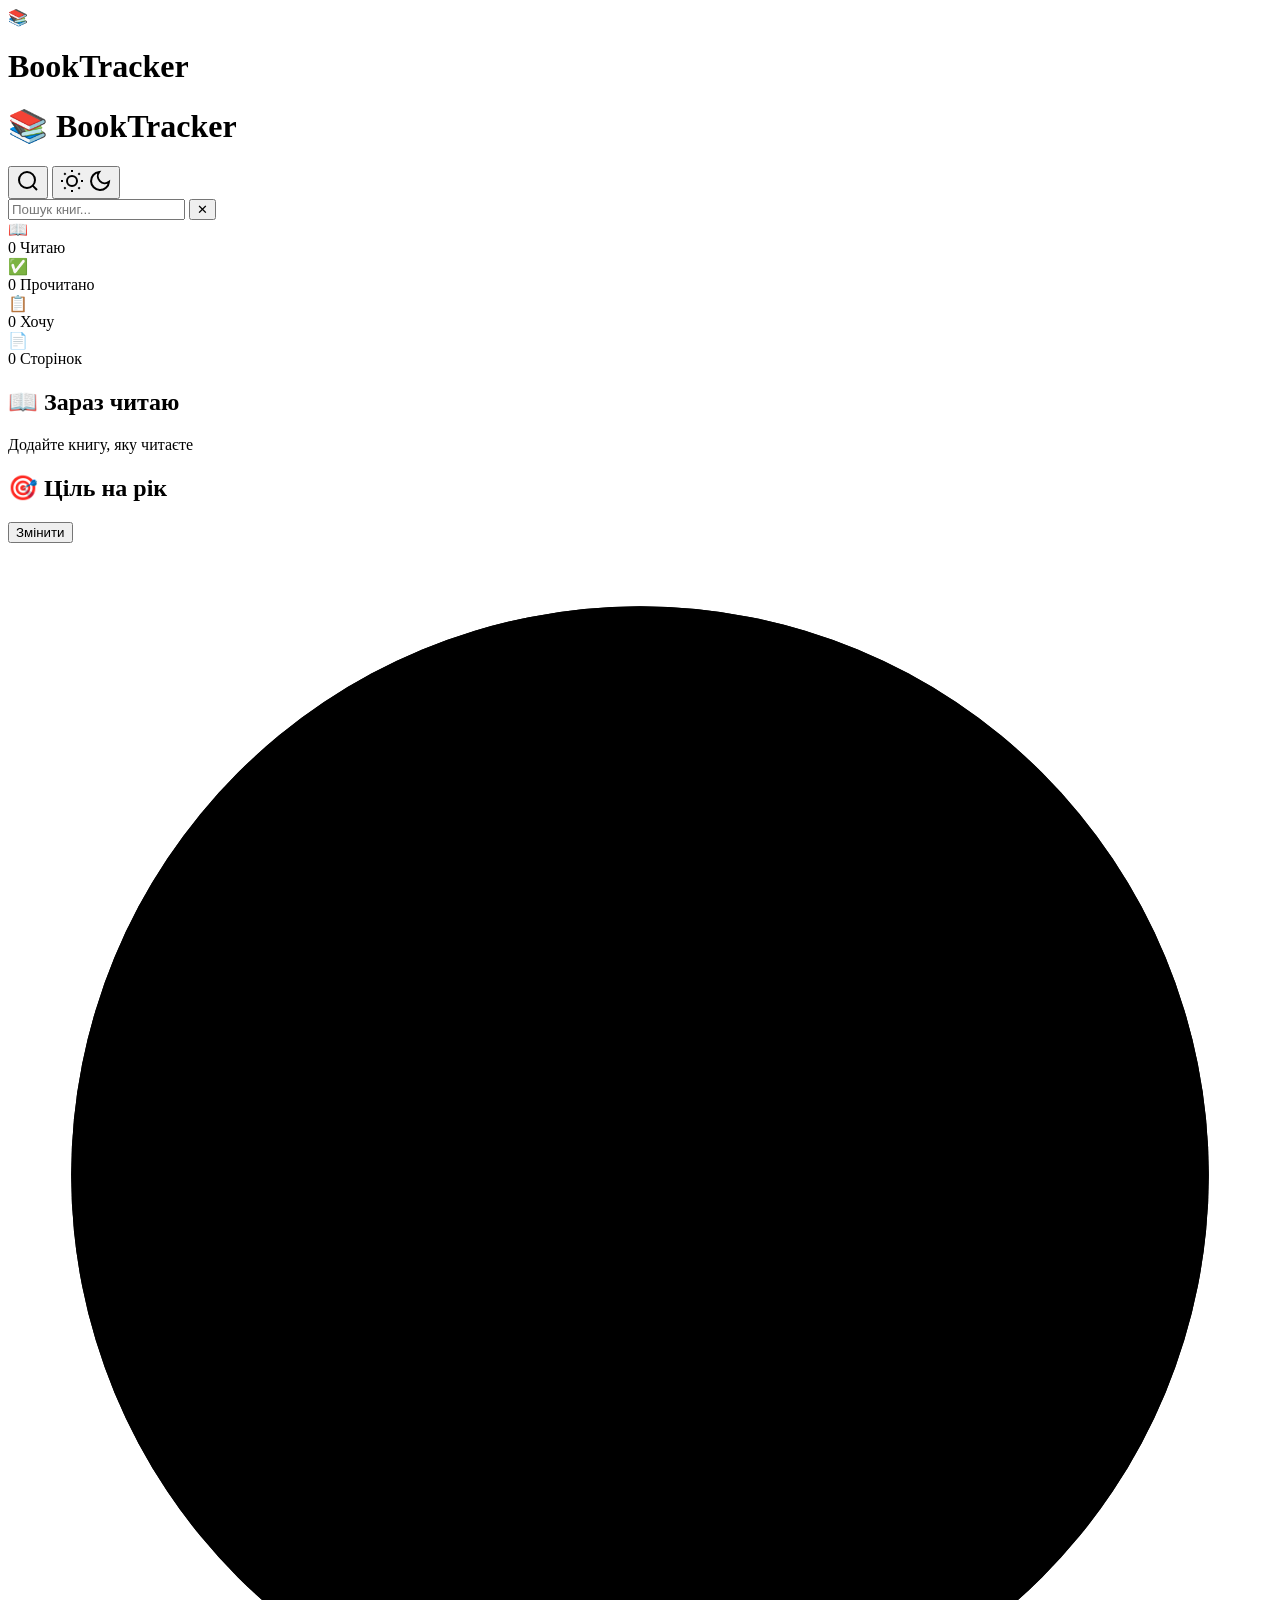
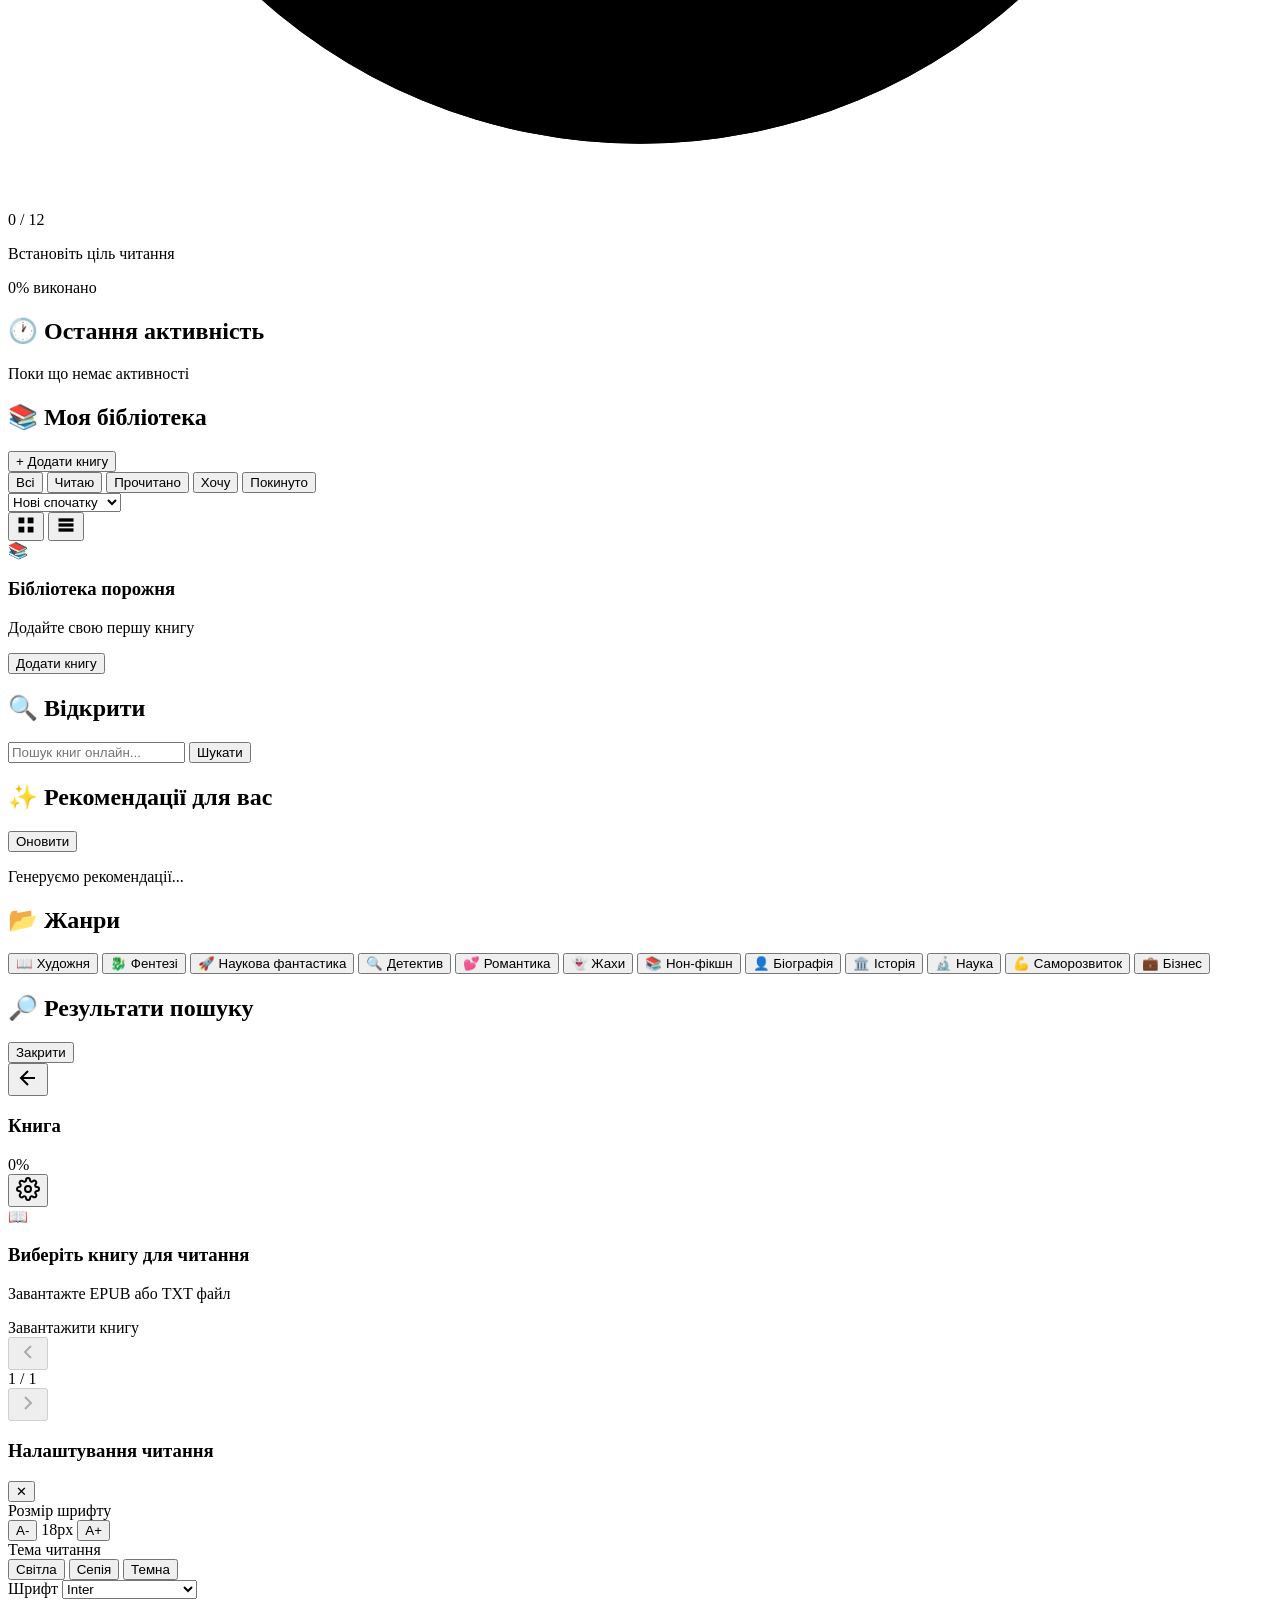
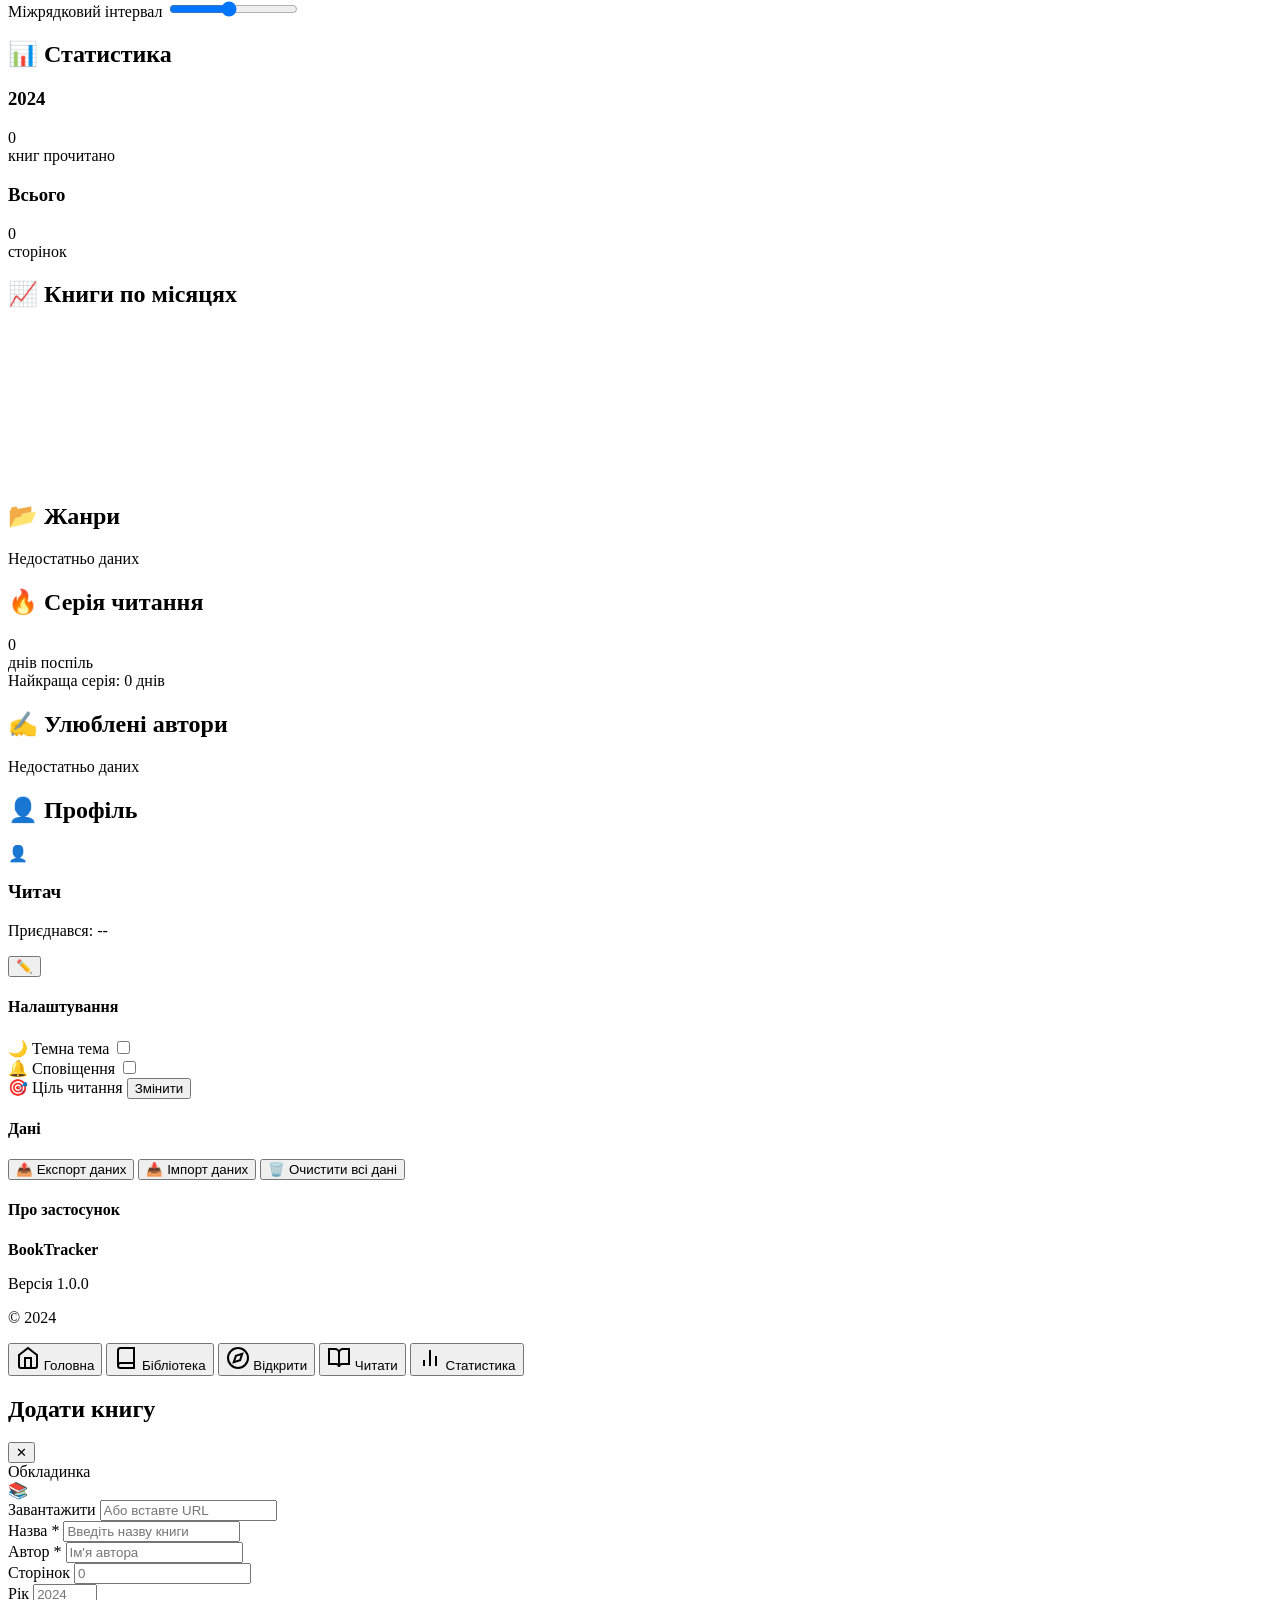
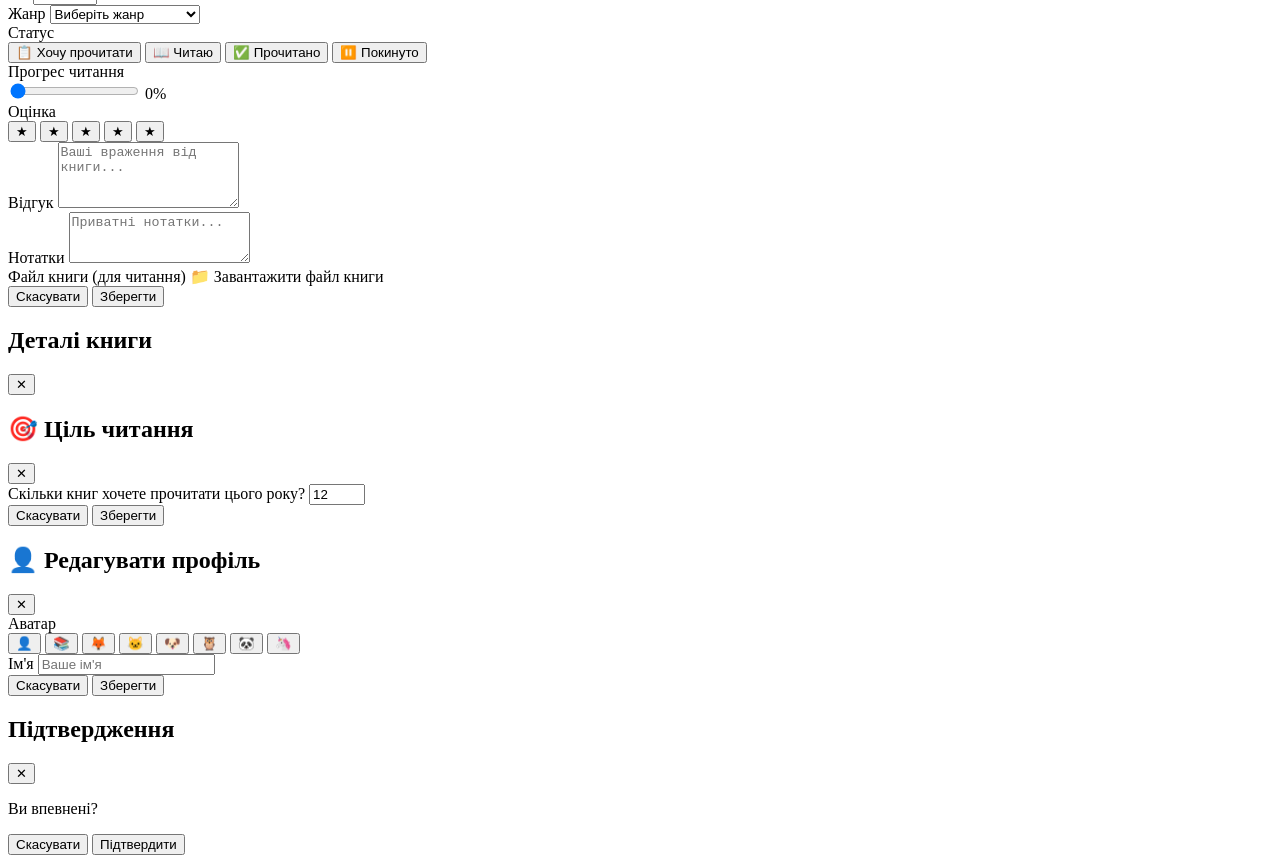
==== index.html @ d5c03d46 "Create index.html" ====
<!DOCTYPE html>
<html lang="uk">
<head>
    <meta charset="UTF-8">
    <meta name="viewport" content="width=device-width, initial-scale=1.0, maximum-scale=1.0, user-scalable=no">
    <meta name="apple-mobile-web-app-capable" content="yes">
    <meta name="apple-mobile-web-app-status-bar-style" content="black-translucent">
    <meta name="apple-mobile-web-app-title" content="BookTracker">
    <meta name="theme-color" content="#667eea">
    
    <title>BookTracker - Твоя книжкова полиця</title>
    
    <link rel="manifest" href="manifest.json">
    <link rel="apple-touch-icon" href="icons/icon-192.png">
    <link rel="icon" type="image/png" href="icons/icon-192.png">
    
    <!-- Google Fonts -->
    <link rel="preconnect" href="https://fonts.googleapis.com">
    <link href="https://fonts.googleapis.com/css2?family=Inter:wght@300;400;500;600;700&display=swap" rel="stylesheet">
    
    <link rel="stylesheet" href="css/style.css">
</head>
<body>
    <!-- Splash Screen -->
    <div id="splash-screen" class="splash-screen">
        <div class="splash-content">
            <div class="splash-icon">📚</div>
            <h1>BookTracker</h1>
            <div class="loader"></div>
        </div>
    </div>

    <!-- Main App -->
    <div id="app" class="app hidden">
        <!-- Header -->
        <header class="header">
            <div class="header-content">
                <h1 class="logo">📚 BookTracker</h1>
                <div class="header-actions">
                    <button id="search-toggle" class="icon-btn" aria-label="Пошук">
                        <svg width="24" height="24" viewBox="0 0 24 24" fill="none" stroke="currentColor" stroke-width="2">
                            <circle cx="11" cy="11" r="8"></circle>
                            <path d="m21 21-4.35-4.35"></path>
                        </svg>
                    </button>
                    <button id="theme-toggle" class="icon-btn" aria-label="Тема">
                        <svg class="sun-icon" width="24" height="24" viewBox="0 0 24 24" fill="none" stroke="currentColor" stroke-width="2">
                            <circle cx="12" cy="12" r="5"></circle>
                            <path d="M12 1v2M12 21v2M4.22 4.22l1.42 1.42M18.36 18.36l1.42 1.42M1 12h2M21 12h2M4.22 19.78l1.42-1.42M18.36 5.64l1.42-1.42"></path>
                        </svg>
                        <svg class="moon-icon hidden" width="24" height="24" viewBox="0 0 24 24" fill="none" stroke="currentColor" stroke-width="2">
                            <path d="M21 12.79A9 9 0 1 1 11.21 3 7 7 0 0 0 21 12.79z"></path>
                        </svg>
                    </button>
                </div>
            </div>
            
            <!-- Search Bar -->
            <div id="search-bar" class="search-bar hidden">
                <input type="text" id="search-input" placeholder="Пошук книг..." autocomplete="off">
                <button id="search-close" class="icon-btn small">✕</button>
            </div>
        </header>

        <!-- Main Content -->
        <main class="main-content">
            <!-- Home Page -->
            <section id="page-home" class="page active">
                <!-- Stats Cards -->
                <div class="stats-grid">
                    <div class="stat-card">
                        <div class="stat-icon">📖</div>
                        <div class="stat-info">
                            <span class="stat-value" id="stat-reading">0</span>
                            <span class="stat-label">Читаю</span>
                        </div>
                    </div>
                    <div class="stat-card">
                        <div class="stat-icon">✅</div>
                        <div class="stat-info">
                            <span class="stat-value" id="stat-finished">0</span>
                            <span class="stat-label">Прочитано</span>
                        </div>
                    </div>
                    <div class="stat-card">
                        <div class="stat-icon">📋</div>
                        <div class="stat-info">
                            <span class="stat-value" id="stat-want">0</span>
                            <span class="stat-label">Хочу</span>
                        </div>
                    </div>
                    <div class="stat-card">
                        <div class="stat-icon">📄</div>
                        <div class="stat-info">
                            <span class="stat-value" id="stat-pages">0</span>
                            <span class="stat-label">Сторінок</span>
                        </div>
                    </div>
                </div>

                <!-- Currently Reading -->
                <section class="section">
                    <div class="section-header">
                        <h2>📖 Зараз читаю</h2>
                    </div>
                    <div id="currently-reading" class="books-carousel">
                        <div class="empty-state small">
                            <p>Додайте книгу, яку читаєте</p>
                        </div>
                    </div>
                </section>

                <!-- Reading Goal -->
                <section class="section">
                    <div class="section-header">
                        <h2>🎯 Ціль на рік</h2>
                        <button id="edit-goal" class="text-btn">Змінити</button>
                    </div>
                    <div class="goal-card">
                        <div class="goal-progress">
                            <div class="goal-circle">
                                <svg viewBox="0 0 100 100">
                                    <circle class="goal-bg" cx="50" cy="50" r="45"></circle>
                                    <circle class="goal-fill" cx="50" cy="50" r="45" id="goal-circle"></circle>
                                </svg>
                                <div class="goal-text">
                                    <span id="goal-current">0</span>
                                    <span class="goal-divider">/</span>
                                    <span id="goal-target">12</span>
                                </div>
                            </div>
                        </div>
                        <div class="goal-info">
                            <p class="goal-message" id="goal-message">Встановіть ціль читання</p>
                            <div class="goal-stats">
                                <span id="goal-percent">0%</span> виконано
                            </div>
                        </div>
                    </div>
                </section>

                <!-- Recent Activity -->
                <section class="section">
                    <div class="section-header">
                        <h2>🕐 Остання активність</h2>
                    </div>
                    <div id="recent-activity" class="activity-list">
                        <div class="empty-state small">
                            <p>Поки що немає активності</p>
                        </div>
                    </div>
                </section>
            </section>

            <!-- Library Page -->
            <section id="page-library" class="page">
                <div class="page-header">
                    <h2>📚 Моя бібліотека</h2>
                    <button id="add-book-btn" class="primary-btn">
                        <span>+</span> Додати книгу
                    </button>
                </div>

                <!-- Filter Tabs -->
                <div class="filter-tabs">
                    <button class="filter-tab active" data-filter="all">Всі</button>
                    <button class="filter-tab" data-filter="reading">Читаю</button>
                    <button class="filter-tab" data-filter="finished">Прочитано</button>
                    <button class="filter-tab" data-filter="want">Хочу</button>
                    <button class="filter-tab" data-filter="dropped">Покинуто</button>
                </div>

                <!-- Sort Options -->
                <div class="sort-options">
                    <select id="sort-select">
                        <option value="date-desc">Нові спочатку</option>
                        <option value="date-asc">Старі спочатку</option>
                        <option value="title-asc">А-Я</option>
                        <option value="title-desc">Я-А</option>
                        <option value="rating-desc">Рейтинг ↓</option>
                        <option value="rating-asc">Рейтинг ↑</option>
                    </select>
                    <div class="view-toggle">
                        <button class="view-btn active" data-view="grid">
                            <svg width="20" height="20" viewBox="0 0 24 24" fill="currentColor">
                                <rect x="3" y="3" width="7" height="7"></rect>
                                <rect x="14" y="3" width="7" height="7"></rect>
                                <rect x="3" y="14" width="7" height="7"></rect>
                                <rect x="14" y="14" width="7" height="7"></rect>
                            </svg>
                        </button>
                        <button class="view-btn" data-view="list">
                            <svg width="20" height="20" viewBox="0 0 24 24" fill="currentColor">
                                <rect x="3" y="4" width="18" height="4"></rect>
                                <rect x="3" y="10" width="18" height="4"></rect>
                                <rect x="3" y="16" width="18" height="4"></rect>
                            </svg>
                        </button>
                    </div>
                </div>

                <!-- Books Grid -->
                <div id="books-container" class="books-grid">
                    <div class="empty-state">
                        <div class="empty-icon">📚</div>
                        <h3>Бібліотека порожня</h3>
                        <p>Додайте свою першу книгу</p>
                        <button class="primary-btn" onclick="openAddBookModal()">Додати книгу</button>
                    </div>
                </div>
            </section>

            <!-- Discover Page -->
            <section id="page-discover" class="page">
                <div class="page-header">
                    <h2>🔍 Відкрити</h2>
                </div>

                <!-- Search Books Online -->
                <div class="discover-search">
                    <input type="text" id="discover-search-input" placeholder="Пошук книг онлайн...">
                    <button id="discover-search-btn" class="primary-btn">Шукати</button>
                </div>

                <!-- Recommendations -->
                <section class="section">
                    <div class="section-header">
                        <h2>✨ Рекомендації для вас</h2>
                        <button id="refresh-recommendations" class="text-btn">Оновити</button>
                    </div>
                    <div id="recommendations" class="books-grid">
                        <div class="loading-state">
                            <div class="loader"></div>
                            <p>Генеруємо рекомендації...</p>
                        </div>
                    </div>
                </section>

                <!-- Popular Genres -->
                <section class="section">
                    <div class="section-header">
                        <h2>📂 Жанри</h2>
                    </div>
                    <div class="genres-grid">
                        <button class="genre-card" data-genre="fiction">📖 Художня</button>
                        <button class="genre-card" data-genre="fantasy">🐉 Фентезі</button>
                        <button class="genre-card" data-genre="scifi">🚀 Наукова фантастика</button>
                        <button class="genre-card" data-genre="mystery">🔍 Детектив</button>
                        <button class="genre-card" data-genre="romance">💕 Романтика</button>
                        <button class="genre-card" data-genre="horror">👻 Жахи</button>
                        <button class="genre-card" data-genre="nonfiction">📚 Нон-фікшн</button>
                        <button class="genre-card" data-genre="biography">👤 Біографія</button>
                        <button class="genre-card" data-genre="history">🏛️ Історія</button>
                        <button class="genre-card" data-genre="science">🔬 Наука</button>
                        <button class="genre-card" data-genre="selfhelp">💪 Саморозвиток</button>
                        <button class="genre-card" data-genre="business">💼 Бізнес</button>
                    </div>
                </section>

                <!-- Search Results -->
                <section id="search-results-section" class="section hidden">
                    <div class="section-header">
                        <h2>🔎 Результати пошуку</h2>
                        <button id="close-search-results" class="text-btn">Закрити</button>
                    </div>
                    <div id="search-results" class="books-grid"></div>
                </section>
            </section>

            <!-- Reader Page -->
            <section id="page-reader" class="page">
                <div class="reader-container">
                    <div class="reader-header">
                        <button id="reader-back" class="icon-btn">
                            <svg width="24" height="24" viewBox="0 0 24 24" fill="none" stroke="currentColor" stroke-width="2">
                                <path d="M19 12H5M12 19l-7-7 7-7"></path>
                            </svg>
                        </button>
                        <div class="reader-title">
                            <h3 id="reader-book-title">Книга</h3>
                            <span id="reader-progress">0%</span>
                        </div>
                        <button id="reader-settings" class="icon-btn">
                            <svg width="24" height="24" viewBox="0 0 24 24" fill="none" stroke="currentColor" stroke-width="2">
                                <circle cx="12" cy="12" r="3"></circle>
                                <path d="M19.4 15a1.65 1.65 0 0 0 .33 1.82l.06.06a2 2 0 0 1 0 2.83 2 2 0 0 1-2.83 0l-.06-.06a1.65 1.65 0 0 0-1.82-.33 1.65 1.65 0 0 0-1 1.51V21a2 2 0 0 1-2 2 2 2 0 0 1-2-2v-.09A1.65 1.65 0 0 0 9 19.4a1.65 1.65 0 0 0-1.82.33l-.06.06a2 2 0 0 1-2.83 0 2 2 0 0 1 0-2.83l.06-.06a1.65 1.65 0 0 0 .33-1.82 1.65 1.65 0 0 0-1.51-1H3a2 2 0 0 1-2-2 2 2 0 0 1 2-2h.09A1.65 1.65 0 0 0 4.6 9a1.65 1.65 0 0 0-.33-1.82l-.06-.06a2 2 0 0 1 0-2.83 2 2 0 0 1 2.83 0l.06.06a1.65 1.65 0 0 0 1.82.33H9a1.65 1.65 0 0 0 1-1.51V3a2 2 0 0 1 2-2 2 2 0 0 1 2 2v.09a1.65 1.65 0 0 0 1 1.51 1.65 1.65 0 0 0 1.82-.33l.06-.06a2 2 0 0 1 2.83 0 2 2 0 0 1 0 2.83l-.06.06a1.65 1.65 0 0 0-.33 1.82V9a1.65 1.65 0 0 0 1.51 1H21a2 2 0 0 1 2 2 2 2 0 0 1-2 2h-.09a1.65 1.65 0 0 0-1.51 1z"></path>
                            </svg>
                        </button>
                    </div>
                    
                    <div id="reader-content" class="reader-content">
                        <div class="empty-state">
                            <div class="empty-icon">📖</div>
                            <h3>Виберіть книгу для читання</h3>
                            <p>Завантажте EPUB або TXT файл</p>
                            <label class="primary-btn">
                                <input type="file" id="book-file-input" accept=".epub,.txt,.fb2" hidden>
                                Завантажити книгу
                            </label>
                        </div>
                    </div>
                    
                    <div class="reader-controls">
                        <button id="reader-prev" class="reader-nav-btn" disabled>
                            <svg width="24" height="24" viewBox="0 0 24 24" fill="none" stroke="currentColor" stroke-width="2">
                                <path d="M15 18l-6-6 6-6"></path>
                            </svg>
                        </button>
                        <div class="reader-page-info">
                            <span id="current-page">1</span> / <span id="total-pages">1</span>
                        </div>
                        <button id="reader-next" class="reader-nav-btn" disabled>
                            <svg width="24" height="24" viewBox="0 0 24 24" fill="none" stroke="currentColor" stroke-width="2">
                                <path d="M9 18l6-6-6-6"></path>
                            </svg>
                        </button>
                    </div>
                </div>

                <!-- Reader Settings Panel -->
                <div id="reader-settings-panel" class="settings-panel hidden">
                    <div class="settings-header">
                        <h3>Налаштування читання</h3>
                        <button id="close-reader-settings" class="icon-btn">✕</button>
                    </div>
                    <div class="settings-content">
                        <div class="setting-group">
                            <label>Розмір шрифту</label>
                            <div class="font-size-controls">
                                <button id="font-decrease">A-</button>
                                <span id="font-size-value">18px</span>
                                <button id="font-increase">A+</button>
                            </div>
                        </div>
                        <div class="setting-group">
                            <label>Тема читання</label>
                            <div class="reader-themes">
                                <button class="reader-theme light active" data-theme="light">Світла</button>
                                <button class="reader-theme sepia" data-theme="sepia">Сепія</button>
                                <button class="reader-theme dark" data-theme="dark">Темна</button>
                            </div>
                        </div>
                        <div class="setting-group">
                            <label>Шрифт</label>
                            <select id="font-family-select">
                                <option value="Inter">Inter</option>
                                <option value="Georgia">Georgia</option>
                                <option value="Times New Roman">Times New Roman</option>
                                <option value="Arial">Arial</option>
                            </select>
                        </div>
                        <div class="setting-group">
                            <label>Міжрядковий інтервал</label>
                            <input type="range" id="line-height-range" min="1.2" max="2.5" step="0.1" value="1.8">
                        </div>
                    </div>
                </div>
            </section>

            <!-- Stats Page -->
            <section id="page-stats" class="page">
                <div class="page-header">
                    <h2>📊 Статистика</h2>
                </div>

                <!-- Year Stats -->
                <div class="stats-overview">
                    <div class="stat-big-card">
                        <h3>2024</h3>
                        <div class="stat-big-value" id="year-books">0</div>
                        <div class="stat-big-label">книг прочитано</div>
                    </div>
                    <div class="stat-big-card">
                        <h3>Всього</h3>
                        <div class="stat-big-value" id="total-pages-read">0</div>
                        <div class="stat-big-label">сторінок</div>
                    </div>
                </div>

                <!-- Reading Chart -->
                <section class="section">
                    <div class="section-header">
                        <h2>📈 Книги по місяцях</h2>
                    </div>
                    <div class="chart-container">
                        <canvas id="monthly-chart"></canvas>
                    </div>
                </section>

                <!-- Genre Distribution -->
                <section class="section">
                    <div class="section-header">
                        <h2>📂 Жанри</h2>
                    </div>
                    <div id="genre-stats" class="genre-stats">
                        <div class="empty-state small">
                            <p>Недостатньо даних</p>
                        </div>
                    </div>
                </section>

                <!-- Reading Streak -->
                <section class="section">
                    <div class="section-header">
                        <h2>🔥 Серія читання</h2>
                    </div>
                    <div class="streak-card">
                        <div class="streak-value" id="current-streak">0</div>
                        <div class="streak-label">днів поспіль</div>
                        <div class="streak-best">Найкраща серія: <span id="best-streak">0</span> днів</div>
                    </div>
                </section>

                <!-- Authors Stats -->
                <section class="section">
                    <div class="section-header">
                        <h2>✍️ Улюблені автори</h2>
                    </div>
                    <div id="authors-stats" class="authors-list">
                        <div class="empty-state small">
                            <p>Недостатньо даних</p>
                        </div>
                    </div>
                </section>
            </section>

            <!-- Profile Page -->
            <section id="page-profile" class="page">
                <div class="page-header">
                    <h2>👤 Профіль</h2>
                </div>

                <div class="profile-card">
                    <div class="profile-avatar" id="profile-avatar">👤</div>
                    <div class="profile-info">
                        <h3 id="profile-name">Читач</h3>
                        <p id="profile-joined">Приєднався: --</p>
                    </div>
                    <button id="edit-profile" class="icon-btn">✏️</button>
                </div>

                <!-- Settings -->
                <div class="settings-list">
                    <div class="settings-group">
                        <h4>Налаштування</h4>
                        <div class="setting-item">
                            <span>🌙 Темна тема</span>
                            <label class="switch">
                                <input type="checkbox" id="dark-mode-toggle">
                                <span class="slider"></span>
                            </label>
                        </div>
                        <div class="setting-item">
                            <span>🔔 Сповіщення</span>
                            <label class="switch">
                                <input type="checkbox" id="notifications-toggle">
                                <span class="slider"></span>
                            </label>
                        </div>
                        <div class="setting-item">
                            <span>🎯 Ціль читання</span>
                            <button id="goal-setting-btn" class="text-btn">Змінити</button>
                        </div>
                    </div>

                    <div class="settings-group">
                        <h4>Дані</h4>
                        <button class="setting-btn" id="export-data">
                            <span>📤 Експорт даних</span>
                        </button>
                        <button class="setting-btn" id="import-data">
                            <span>📥 Імпорт даних</span>
                        </button>
                        <input type="file" id="import-file" accept=".json" hidden>
                        <button class="setting-btn danger" id="clear-data">
                            <span>🗑️ Очистити всі дані</span>
                        </button>
                    </div>

                    <div class="settings-group">
                        <h4>Про застосунок</h4>
                        <div class="about-info">
                            <p><strong>BookTracker</strong></p>
                            <p>Версія 1.0.0</p>
                            <p>© 2024</p>
                        </div>
                    </div>
                </div>
            </section>
        </main>

        <!-- Bottom Navigation -->
        <nav class="bottom-nav">
            <button class="nav-item active" data-page="home">
                <svg width="24" height="24" viewBox="0 0 24 24" fill="none" stroke="currentColor" stroke-width="2">
                    <path d="M3 9l9-7 9 7v11a2 2 0 0 1-2 2H5a2 2 0 0 1-2-2z"></path>
                    <polyline points="9 22 9 12 15 12 15 22"></polyline>
                </svg>
                <span>Головна</span>
            </button>
            <button class="nav-item" data-page="library">
                <svg width="24" height="24" viewBox="0 0 24 24" fill="none" stroke="currentColor" stroke-width="2">
                    <path d="M4 19.5A2.5 2.5 0 0 1 6.5 17H20"></path>
                    <path d="M6.5 2H20v20H6.5A2.5 2.5 0 0 1 4 19.5v-15A2.5 2.5 0 0 1 6.5 2z"></path>
                </svg>
                <span>Бібліотека</span>
            </button>
            <button class="nav-item" data-page="discover">
                <svg width="24" height="24" viewBox="0 0 24 24" fill="none" stroke="currentColor" stroke-width="2">
                    <circle cx="12" cy="12" r="10"></circle>
                    <polygon points="16.24 7.76 14.12 14.12 7.76 16.24 9.88 9.88 16.24 7.76"></polygon>
                </svg>
                <span>Відкрити</span>
            </button>
            <button class="nav-item" data-page="reader">
                <svg width="24" height="24" viewBox="0 0 24 24" fill="none" stroke="currentColor" stroke-width="2">
                    <path d="M2 3h6a4 4 0 0 1 4 4v14a3 3 0 0 0-3-3H2z"></path>
                    <path d="M22 3h-6a4 4 0 0 0-4 4v14a3 3 0 0 1 3-3h7z"></path>
                </svg>
                <span>Читати</span>
            </button>
            <button class="nav-item" data-page="stats">
                <svg width="24" height="24" viewBox="0 0 24 24" fill="none" stroke="currentColor" stroke-width="2">
                    <line x1="18" y1="20" x2="18" y2="10"></line>
                    <line x1="12" y1="20" x2="12" y2="4"></line>
                    <line x1="6" y1="20" x2="6" y2="14"></line>
                </svg>
                <span>Статистика</span>
            </button>
        </nav>
    </div>

    <!-- Modals -->
    <!-- Add/Edit Book Modal -->
    <div id="book-modal" class="modal hidden">
        <div class="modal-overlay"></div>
        <div class="modal-content">
            <div class="modal-header">
                <h2 id="modal-title">Додати книгу</h2>
                <button class="modal-close">✕</button>
            </div>
            <form id="book-form" class="modal-body">
                <div class="form-group">
                    <label for="book-cover-input">Обкладинка</label>
                    <div class="cover-upload">
                        <div class="cover-preview" id="cover-preview">
                            <span>📚</span>
                        </div>
                        <div class="cover-actions">
                            <label class="upload-btn">
                                <input type="file" id="book-cover-input" accept="image/*" hidden>
                                Завантажити
                            </label>
                            <input type="text" id="book-cover-url" placeholder="Або вставте URL">
                        </div>
                    </div>
                </div>
                
                <div class="form-group">
                    <label for="book-title-input">Назва *</label>
                    <input type="text" id="book-title-input" required placeholder="Введіть назву книги">
                </div>
                
                <div class="form-group">
                    <label for="book-author-input">Автор *</label>
                    <input type="text" id="book-author-input" required placeholder="Ім'я автора">
                </div>
                
                <div class="form-row">
                    <div class="form-group">
                        <label for="book-pages-input">Сторінок</label>
                        <input type="number" id="book-pages-input" min="1" placeholder="0">
                    </div>
                    <div class="form-group">
                        <label for="book-year-input">Рік</label>
                        <input type="number" id="book-year-input" min="1000" max="2030" placeholder="2024">
                    </div>
                </div>
                
                <div class="form-group">
                    <label for="book-genre-input">Жанр</label>
                    <select id="book-genre-input">
                        <option value="">Виберіть жанр</option>
                        <option value="fiction">Художня література</option>
                        <option value="fantasy">Фентезі</option>
                        <option value="scifi">Наукова фантастика</option>
                        <option value="mystery">Детектив</option>
                        <option value="romance">Романтика</option>
                        <option value="horror">Жахи</option>
                        <option value="nonfiction">Нон-фікшн</option>
                        <option value="biography">Біографія</option>
                        <option value="history">Історія</option>
                        <option value="science">Наука</option>
                        <option value="selfhelp">Саморозвиток</option>
                        <option value="business">Бізнес</option>
                        <option value="other">Інше</option>
                    </select>
                </div>
                
                <div class="form-group">
                    <label for="book-status-input">Статус</label>
                    <div class="status-buttons">
                        <button type="button" class="status-btn" data-status="want">
                            📋 Хочу прочитати
                        </button>
                        <button type="button" class="status-btn" data-status="reading">
                            📖 Читаю
                        </button>
                        <button type="button" class="status-btn" data-status="finished">
                            ✅ Прочитано
                        </button>
                        <button type="button" class="status-btn" data-status="dropped">
                            ⏸️ Покинуто
                        </button>
                    </div>
                    <input type="hidden" id="book-status-input" value="want">
                </div>
                
                <div class="form-group reading-progress-group hidden">
                    <label for="book-progress-input">Прогрес читання</label>
                    <div class="progress-input-wrapper">
                        <input type="range" id="book-progress-input" min="0" max="100" value="0">
                        <span id="progress-value">0%</span>
                    </div>
                </div>
                
                <div class="form-group rating-group hidden">
                    <label>Оцінка</label>
                    <div class="star-rating" id="star-rating">
                        <button type="button" class="star" data-rating="1">★</button>
                        <button type="button" class="star" data-rating="2">★</button>
                        <button type="button" class="star" data-rating="3">★</button>
                        <button type="button" class="star" data-rating="4">★</button>
                        <button type="button" class="star" data-rating="5">★</button>
                    </div>
                    <input type="hidden" id="book-rating-input" value="0">
                </div>
                
                <div class="form-group review-group hidden">
                    <label for="book-review-input">Відгук</label>
                    <textarea id="book-review-input" placeholder="Ваші враження від книги..." rows="4"></textarea>
                </div>
                
                <div class="form-group">
                    <label for="book-notes-input">Нотатки</label>
                    <textarea id="book-notes-input" placeholder="Приватні нотатки..." rows="3"></textarea>
                </div>

                <div class="form-group">
                    <label>Файл книги (для читання)</label>
                    <label class="upload-btn full-width">
                        <input type="file" id="book-file-upload" accept=".epub,.txt,.fb2" hidden>
                        📁 Завантажити файл книги
                    </label>
                    <span id="book-file-name" class="file-name"></span>
                </div>
            </form>
            <div class="modal-footer">
                <button type="button" class="secondary-btn modal-cancel">Скасувати</button>
                <button type="submit" form="book-form" class="primary-btn">Зберегти</button>
            </div>
        </div>
    </div>

    <!-- Book Details Modal -->
    <div id="book-details-modal" class="modal hidden">
        <div class="modal-overlay"></div>
        <div class="modal-content large">
            <div class="modal-header">
                <h2>Деталі книги</h2>
                <button class="modal-close">✕</button>
            </div>
            <div class="modal-body" id="book-details-content">
                <!-- Content dynamically inserted -->
            </div>
        </div>
    </div>

    <!-- Goal Modal -->
    <div id="goal-modal" class="modal hidden">
        <div class="modal-overlay"></div>
        <div class="modal-content small">
            <div class="modal-header">
                <h2>🎯 Ціль читання</h2>
                <button class="modal-close">✕</button>
            </div>
            <form id="goal-form" class="modal-body">
                <div class="form-group">
                    <label for="goal-input">Скільки книг хочете прочитати цього року?</label>
                    <input type="number" id="goal-input" min="1" max="365" value="12" required>
                </div>
            </form>
            <div class="modal-footer">
                <button type="button" class="secondary-btn modal-cancel">Скасувати</button>
                <button type="submit" form="goal-form" class="primary-btn">Зберегти</button>
            </div>
        </div>
    </div>

    <!-- Profile Edit Modal -->
    <div id="profile-modal" class="modal hidden">
        <div class="modal-overlay"></div>
        <div class="modal-content small">
            <div class="modal-header">
                <h2>👤 Редагувати профіль</h2>
                <button class="modal-close">✕</button>
            </div>
            <form id="profile-form" class="modal-body">
                <div class="form-group">
                    <label>Аватар</label>
                    <div class="avatar-picker">
                        <button type="button" class="avatar-option" data-avatar="👤">👤</button>
                        <button type="button" class="avatar-option" data-avatar="📚">📚</button>
                        <button type="button" class="avatar-option" data-avatar="🦊">🦊</button>
                        <button type="button" class="avatar-option" data-avatar="🐱">🐱</button>
                        <button type="button" class="avatar-option" data-avatar="🐶">🐶</button>
                        <button type="button" class="avatar-option" data-avatar="🦉">🦉</button>
                        <button type="button" class="avatar-option" data-avatar="🐼">🐼</button>
                        <button type="button" class="avatar-option" data-avatar="🦄">🦄</button>
                    </div>
                    <input type="hidden" id="profile-avatar-input" value="👤">
                </div>
                <div class="form-group">
                    <label for="profile-name-input">Ім'я</label>
                    <input type="text" id="profile-name-input" required placeholder="Ваше ім'я">
                </div>
            </form>
            <div class="modal-footer">
                <button type="button" class="secondary-btn modal-cancel">Скасувати</button>
                <button type="submit" form="profile-form" class="primary-btn">Зберегти</button>
            </div>
        </div>
    </div>

    <!-- Confirm Modal -->
    <div id="confirm-modal" class="modal hidden">
        <div class="modal-overlay"></div>
        <div class="modal-content small">
            <div class="modal-header">
                <h2 id="confirm-title">Підтвердження</h2>
                <button class="modal-close">✕</button>
            </div>
            <div class="modal-body">
                <p id="confirm-message">Ви впевнені?</p>
            </div>
            <div class="modal-footer">
                <button type="button" class="secondary-btn modal-cancel">Скасувати</button>
                <button type="button" class="danger-btn" id="confirm-action">Підтвердити</button>
            </div>
        </div>
    </div>

    <!-- Toast Notifications -->
    <div id="toast-container" class="toast-container"></div>

    <!-- Scripts -->
    <script src="js/db.js"></script>
    <script src="js/reader.js"></script>
    <script src="js/recommendations.js"></script>
    <script src="js/app.js"></script>
</body>
</html>
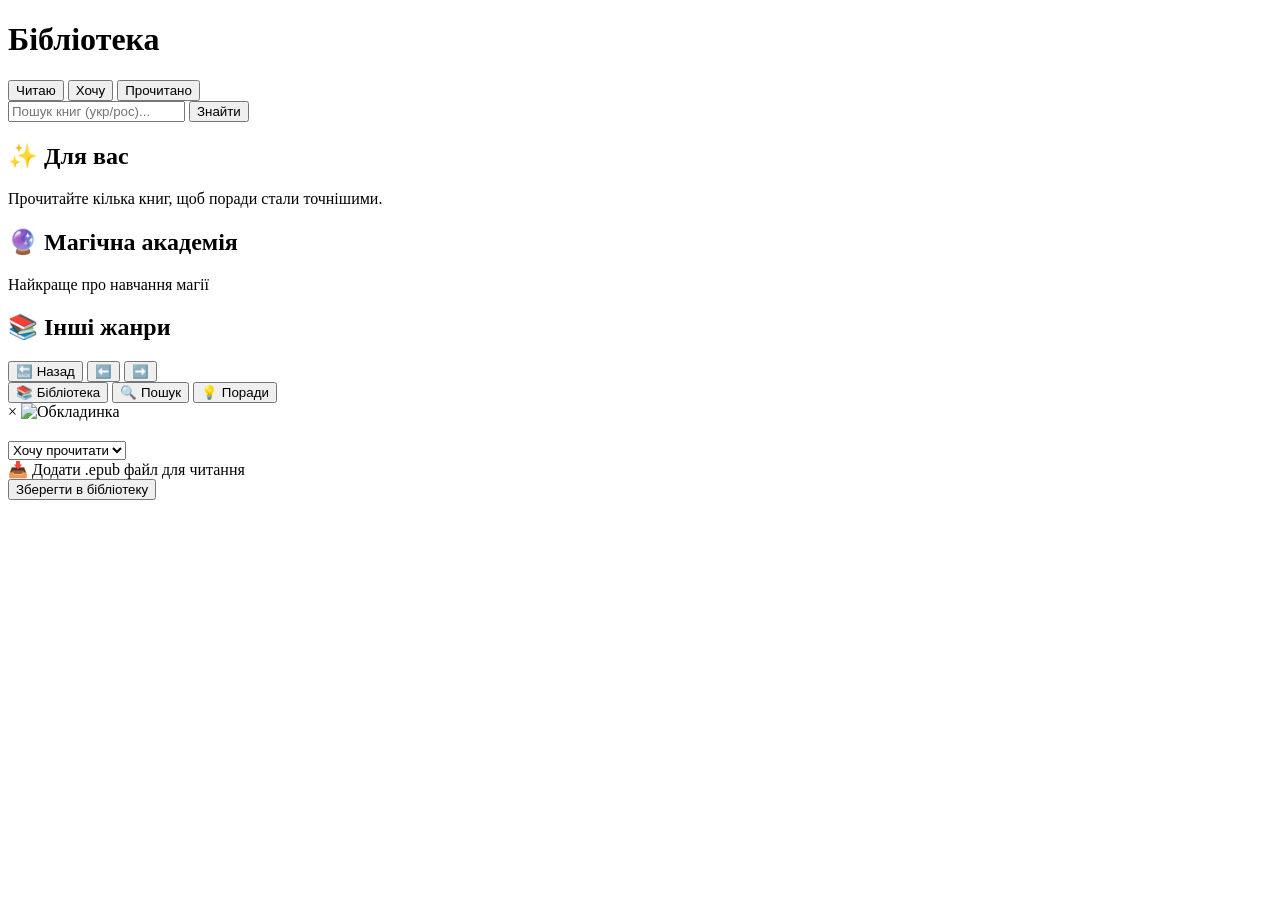
==== commit 07d8ddac: "Update index.html" ====
--- a/index.html
+++ b/index.html
@@ -2,761 +2,119 @@
 <html lang="uk">
 <head>
     <meta charset="UTF-8">
-    <meta name="viewport" content="width=device-width, initial-scale=1.0, maximum-scale=1.0, user-scalable=no">
+    <meta name="viewport" content="width=device-width, initial-scale=1.0, maximum-scale=1.0, user-scalable=no, viewport-fit=cover">
+    <title>Мої Книги</title>
+    
+    <!-- PWA / iOS Meta Tags -->
     <meta name="apple-mobile-web-app-capable" content="yes">
     <meta name="apple-mobile-web-app-status-bar-style" content="black-translucent">
-    <meta name="apple-mobile-web-app-title" content="BookTracker">
-    <meta name="theme-color" content="#667eea">
-    
-    <title>BookTracker - Твоя книжкова полиця</title>
-    
+    <meta name="apple-mobile-web-app-title" content="Книги">
+    <link rel="apple-touch-icon" href="icon.png">
     <link rel="manifest" href="manifest.json">
-    <link rel="apple-touch-icon" href="icons/icon-192.png">
-    <link rel="icon" type="image/png" href="icons/icon-192.png">
-    
-    <!-- Google Fonts -->
-    <link rel="preconnect" href="https://fonts.googleapis.com">
-    <link href="https://fonts.googleapis.com/css2?family=Inter:wght@300;400;500;600;700&display=swap" rel="stylesheet">
-    
-    <link rel="stylesheet" href="css/style.css">
+    <link rel="stylesheet" href="styles.css">
+
+    <!-- Libraries -->
+    <script src="https://cdnjs.cloudflare.com/ajax/libs/localforage/1.10.0/localforage.min.js"></script>
+    <script src="https://cdnjs.cloudflare.com/ajax/libs/jszip/3.10.1/jszip.min.js"></script>
+    <script src="https://cdn.jsdelivr.net/npm/epubjs/dist/epub.min.js"></script>
 </head>
 <body>
-    <!-- Splash Screen -->
-    <div id="splash-screen" class="splash-screen">
-        <div class="splash-content">
-            <div class="splash-icon">📚</div>
-            <h1>BookTracker</h1>
-            <div class="loader"></div>
+    <!-- Header -->
+    <header>
+        <h1 id="header-title">Бібліотека</h1>
+    </header>
+
+    <!-- Main Content Areas -->
+    <main>
+        <!-- Tab: Library -->
+        <section id="tab-library" class="tab-content active">
+            <div class="filters">
+                <button class="filter-btn active" data-status="reading">Читаю</button>
+                <button class="filter-btn" data-status="want">Хочу</button>
+                <button class="filter-btn" data-status="read">Прочитано</button>
+            </div>
+            <div id="library-list" class="book-grid"></div>
+        </section>
+
+        <!-- Tab: Search -->
+        <section id="tab-search" class="tab-content">
+            <div class="search-bar">
+                <input type="text" id="search-input" placeholder="Пошук книг (укр/рос)...">
+                <button id="search-btn">Знайти</button>
+            </div>
+            <div id="search-results" class="book-grid"></div>
+        </section>
+
+        <!-- Tab: Recommendations -->
+        <section id="tab-recommendations" class="tab-content">
+            <!-- На основі прочитаного -->
+            <div class="recommendation-section">
+                <h2 class="section-title">✨ Для вас</h2>
+                <p id="personal-hint" class="hint-text">Прочитайте кілька книг, щоб поради стали точнішими.</p>
+                <div id="rec-personal" class="book-row"></div>
+            </div>
+
+            <!-- Магічна академія -->
+            <div class="recommendation-section">
+                <h2 class="section-title">🔮 Магічна академія</h2>
+                <p class="hint-text">Найкраще про навчання магії</p>
+                <div id="rec-magic" class="book-row"></div>
+            </div>
+
+            <!-- Випадковий жанр -->
+            <div class="recommendation-section">
+                <h2 id="dynamic-genre-title" class="section-title">📚 Інші жанри</h2>
+                <div id="rec-genre" class="book-row"></div>
+            </div>
+        </section>
+
+        <!-- Tab: Reader -->
+        <section id="tab-reader" class="tab-content">
+            <div id="reader-controls">
+                <button id="close-reader">🔙 Назад</button>
+                <button id="prev-page">⬅️</button>
+                <button id="next-page">➡️</button>
+            </div>
+            <div id="viewer" class="spreads"></div>
+        </section>
+    </main>
+
+    <!-- Bottom Navigation -->
+    <nav class="bottom-nav">
+        <button class="nav-item active" data-target="tab-library">📚 Бібліотека</button>
+        <button class="nav-item" data-target="tab-search">🔍 Пошук</button>
+        <button class="nav-item" data-target="tab-recommendations">💡 Поради</button>
+    </nav>
+
+    <!-- Book Details Modal -->
+    <div id="book-modal" class="modal">
+        <div class="modal-content">
+            <span class="close-modal">&times;</span>
+            <img id="modal-cover" src="" alt="Обкладинка">
+            <h2 id="modal-title"></h2>
+            <p id="modal-author"></p>
+            <select id="modal-status">
+                <option value="want">Хочу прочитати</option>
+                <option value="reading">Читаю зараз</option>
+                <option value="read">Прочитано</option>
+            </select>
+            <div class="upload-section">
+                <label for="epub-upload" class="upload-btn">📥 Додати .epub файл для читання</label>
+                <input type="file" id="epub-upload" accept=".epub" style="display: none;">
+            </div>
+            <button id="save-book-btn" class="primary-btn">Зберегти в бібліотеку</button>
+            <button id="read-book-btn" class="primary-btn" style="display: none; background: #34c759;">Відкрити читалку</button>
+            <button id="delete-book-btn" class="danger-btn" style="display: none;">Видалити</button>
         </div>
     </div>
 
-    <!-- Main App -->
-    <div id="app" class="app hidden">
-        <!-- Header -->
-        <header class="header">
-            <div class="header-content">
-                <h1 class="logo">📚 BookTracker</h1>
-                <div class="header-actions">
-                    <button id="search-toggle" class="icon-btn" aria-label="Пошук">
-                        <svg width="24" height="24" viewBox="0 0 24 24" fill="none" stroke="currentColor" stroke-width="2">
-                            <circle cx="11" cy="11" r="8"></circle>
-                            <path d="m21 21-4.35-4.35"></path>
-                        </svg>
-                    </button>
-                    <button id="theme-toggle" class="icon-btn" aria-label="Тема">
-                        <svg class="sun-icon" width="24" height="24" viewBox="0 0 24 24" fill="none" stroke="currentColor" stroke-width="2">
-                            <circle cx="12" cy="12" r="5"></circle>
-                            <path d="M12 1v2M12 21v2M4.22 4.22l1.42 1.42M18.36 18.36l1.42 1.42M1 12h2M21 12h2M4.22 19.78l1.42-1.42M18.36 5.64l1.42-1.42"></path>
-                        </svg>
-                        <svg class="moon-icon hidden" width="24" height="24" viewBox="0 0 24 24" fill="none" stroke="currentColor" stroke-width="2">
-                            <path d="M21 12.79A9 9 0 1 1 11.21 3 7 7 0 0 0 21 12.79z"></path>
-                        </svg>
-                    </button>
-                </div>
-            </div>
-            
-            <!-- Search Bar -->
-            <div id="search-bar" class="search-bar hidden">
-                <input type="text" id="search-input" placeholder="Пошук книг..." autocomplete="off">
-                <button id="search-close" class="icon-btn small">✕</button>
-            </div>
-        </header>
-
-        <!-- Main Content -->
-        <main class="main-content">
-            <!-- Home Page -->
-            <section id="page-home" class="page active">
-                <!-- Stats Cards -->
-                <div class="stats-grid">
-                    <div class="stat-card">
-                        <div class="stat-icon">📖</div>
-                        <div class="stat-info">
-                            <span class="stat-value" id="stat-reading">0</span>
-                            <span class="stat-label">Читаю</span>
-                        </div>
-                    </div>
-                    <div class="stat-card">
-                        <div class="stat-icon">✅</div>
-                        <div class="stat-info">
-                            <span class="stat-value" id="stat-finished">0</span>
-                            <span class="stat-label">Прочитано</span>
-                        </div>
-                    </div>
-                    <div class="stat-card">
-                        <div class="stat-icon">📋</div>
-                        <div class="stat-info">
-                            <span class="stat-value" id="stat-want">0</span>
-                            <span class="stat-label">Хочу</span>
-                        </div>
-                    </div>
-                    <div class="stat-card">
-                        <div class="stat-icon">📄</div>
-                        <div class="stat-info">
-                            <span class="stat-value" id="stat-pages">0</span>
-                            <span class="stat-label">Сторінок</span>
-                        </div>
-                    </div>
-                </div>
-
-                <!-- Currently Reading -->
-                <section class="section">
-                    <div class="section-header">
-                        <h2>📖 Зараз читаю</h2>
-                    </div>
-                    <div id="currently-reading" class="books-carousel">
-                        <div class="empty-state small">
-                            <p>Додайте книгу, яку читаєте</p>
-                        </div>
-                    </div>
-                </section>
-
-                <!-- Reading Goal -->
-                <section class="section">
-                    <div class="section-header">
-                        <h2>🎯 Ціль на рік</h2>
-                        <button id="edit-goal" class="text-btn">Змінити</button>
-                    </div>
-                    <div class="goal-card">
-                        <div class="goal-progress">
-                            <div class="goal-circle">
-                                <svg viewBox="0 0 100 100">
-                                    <circle class="goal-bg" cx="50" cy="50" r="45"></circle>
-                                    <circle class="goal-fill" cx="50" cy="50" r="45" id="goal-circle"></circle>
-                                </svg>
-                                <div class="goal-text">
-                                    <span id="goal-current">0</span>
-                                    <span class="goal-divider">/</span>
-                                    <span id="goal-target">12</span>
-                                </div>
-                            </div>
-                        </div>
-                        <div class="goal-info">
-                            <p class="goal-message" id="goal-message">Встановіть ціль читання</p>
-                            <div class="goal-stats">
-                                <span id="goal-percent">0%</span> виконано
-                            </div>
-                        </div>
-                    </div>
-                </section>
-
-                <!-- Recent Activity -->
-                <section class="section">
-                    <div class="section-header">
-                        <h2>🕐 Остання активність</h2>
-                    </div>
-                    <div id="recent-activity" class="activity-list">
-                        <div class="empty-state small">
-                            <p>Поки що немає активності</p>
-                        </div>
-                    </div>
-                </section>
-            </section>
-
-            <!-- Library Page -->
-            <section id="page-library" class="page">
-                <div class="page-header">
-                    <h2>📚 Моя бібліотека</h2>
-                    <button id="add-book-btn" class="primary-btn">
-                        <span>+</span> Додати книгу
-                    </button>
-                </div>
-
-                <!-- Filter Tabs -->
-                <div class="filter-tabs">
-                    <button class="filter-tab active" data-filter="all">Всі</button>
-                    <button class="filter-tab" data-filter="reading">Читаю</button>
-                    <button class="filter-tab" data-filter="finished">Прочитано</button>
-                    <button class="filter-tab" data-filter="want">Хочу</button>
-                    <button class="filter-tab" data-filter="dropped">Покинуто</button>
-                </div>
-
-                <!-- Sort Options -->
-                <div class="sort-options">
-                    <select id="sort-select">
-                        <option value="date-desc">Нові спочатку</option>
-                        <option value="date-asc">Старі спочатку</option>
-                        <option value="title-asc">А-Я</option>
-                        <option value="title-desc">Я-А</option>
-                        <option value="rating-desc">Рейтинг ↓</option>
-                        <option value="rating-asc">Рейтинг ↑</option>
-                    </select>
-                    <div class="view-toggle">
-                        <button class="view-btn active" data-view="grid">
-                            <svg width="20" height="20" viewBox="0 0 24 24" fill="currentColor">
-                                <rect x="3" y="3" width="7" height="7"></rect>
-                                <rect x="14" y="3" width="7" height="7"></rect>
-                                <rect x="3" y="14" width="7" height="7"></rect>
-                                <rect x="14" y="14" width="7" height="7"></rect>
-                            </svg>
-                        </button>
-                        <button class="view-btn" data-view="list">
-                            <svg width="20" height="20" viewBox="0 0 24 24" fill="currentColor">
-                                <rect x="3" y="4" width="18" height="4"></rect>
-                                <rect x="3" y="10" width="18" height="4"></rect>
-                                <rect x="3" y="16" width="18" height="4"></rect>
-                            </svg>
-                        </button>
-                    </div>
-                </div>
-
-                <!-- Books Grid -->
-                <div id="books-container" class="books-grid">
-                    <div class="empty-state">
-                        <div class="empty-icon">📚</div>
-                        <h3>Бібліотека порожня</h3>
-                        <p>Додайте свою першу книгу</p>
-                        <button class="primary-btn" onclick="openAddBookModal()">Додати книгу</button>
-                    </div>
-                </div>
-            </section>
-
-            <!-- Discover Page -->
-            <section id="page-discover" class="page">
-                <div class="page-header">
-                    <h2>🔍 Відкрити</h2>
-                </div>
-
-                <!-- Search Books Online -->
-                <div class="discover-search">
-                    <input type="text" id="discover-search-input" placeholder="Пошук книг онлайн...">
-                    <button id="discover-search-btn" class="primary-btn">Шукати</button>
-                </div>
-
-                <!-- Recommendations -->
-                <section class="section">
-                    <div class="section-header">
-                        <h2>✨ Рекомендації для вас</h2>
-                        <button id="refresh-recommendations" class="text-btn">Оновити</button>
-                    </div>
-                    <div id="recommendations" class="books-grid">
-                        <div class="loading-state">
-                            <div class="loader"></div>
-                            <p>Генеруємо рекомендації...</p>
-                        </div>
-                    </div>
-                </section>
-
-                <!-- Popular Genres -->
-                <section class="section">
-                    <div class="section-header">
-                        <h2>📂 Жанри</h2>
-                    </div>
-                    <div class="genres-grid">
-                        <button class="genre-card" data-genre="fiction">📖 Художня</button>
-                        <button class="genre-card" data-genre="fantasy">🐉 Фентезі</button>
-                        <button class="genre-card" data-genre="scifi">🚀 Наукова фантастика</button>
-                        <button class="genre-card" data-genre="mystery">🔍 Детектив</button>
-                        <button class="genre-card" data-genre="romance">💕 Романтика</button>
-                        <button class="genre-card" data-genre="horror">👻 Жахи</button>
-                        <button class="genre-card" data-genre="nonfiction">📚 Нон-фікшн</button>
-                        <button class="genre-card" data-genre="biography">👤 Біографія</button>
-                        <button class="genre-card" data-genre="history">🏛️ Історія</button>
-                        <button class="genre-card" data-genre="science">🔬 Наука</button>
-                        <button class="genre-card" data-genre="selfhelp">💪 Саморозвиток</button>
-                        <button class="genre-card" data-genre="business">💼 Бізнес</button>
-                    </div>
-                </section>
-
-                <!-- Search Results -->
-                <section id="search-results-section" class="section hidden">
-                    <div class="section-header">
-                        <h2>🔎 Результати пошуку</h2>
-                        <button id="close-search-results" class="text-btn">Закрити</button>
-                    </div>
-                    <div id="search-results" class="books-grid"></div>
-                </section>
-            </section>
-
-            <!-- Reader Page -->
-            <section id="page-reader" class="page">
-                <div class="reader-container">
-                    <div class="reader-header">
-                        <button id="reader-back" class="icon-btn">
-                            <svg width="24" height="24" viewBox="0 0 24 24" fill="none" stroke="currentColor" stroke-width="2">
-                                <path d="M19 12H5M12 19l-7-7 7-7"></path>
-                            </svg>
-                        </button>
-                        <div class="reader-title">
-                            <h3 id="reader-book-title">Книга</h3>
-                            <span id="reader-progress">0%</span>
-                        </div>
-                        <button id="reader-settings" class="icon-btn">
-                            <svg width="24" height="24" viewBox="0 0 24 24" fill="none" stroke="currentColor" stroke-width="2">
-                                <circle cx="12" cy="12" r="3"></circle>
-                                <path d="M19.4 15a1.65 1.65 0 0 0 .33 1.82l.06.06a2 2 0 0 1 0 2.83 2 2 0 0 1-2.83 0l-.06-.06a1.65 1.65 0 0 0-1.82-.33 1.65 1.65 0 0 0-1 1.51V21a2 2 0 0 1-2 2 2 2 0 0 1-2-2v-.09A1.65 1.65 0 0 0 9 19.4a1.65 1.65 0 0 0-1.82.33l-.06.06a2 2 0 0 1-2.83 0 2 2 0 0 1 0-2.83l.06-.06a1.65 1.65 0 0 0 .33-1.82 1.65 1.65 0 0 0-1.51-1H3a2 2 0 0 1-2-2 2 2 0 0 1 2-2h.09A1.65 1.65 0 0 0 4.6 9a1.65 1.65 0 0 0-.33-1.82l-.06-.06a2 2 0 0 1 0-2.83 2 2 0 0 1 2.83 0l.06.06a1.65 1.65 0 0 0 1.82.33H9a1.65 1.65 0 0 0 1-1.51V3a2 2 0 0 1 2-2 2 2 0 0 1 2 2v.09a1.65 1.65 0 0 0 1 1.51 1.65 1.65 0 0 0 1.82-.33l.06-.06a2 2 0 0 1 2.83 0 2 2 0 0 1 0 2.83l-.06.06a1.65 1.65 0 0 0-.33 1.82V9a1.65 1.65 0 0 0 1.51 1H21a2 2 0 0 1 2 2 2 2 0 0 1-2 2h-.09a1.65 1.65 0 0 0-1.51 1z"></path>
-                            </svg>
-                        </button>
-                    </div>
-                    
-                    <div id="reader-content" class="reader-content">
-                        <div class="empty-state">
-                            <div class="empty-icon">📖</div>
-                            <h3>Виберіть книгу для читання</h3>
-                            <p>Завантажте EPUB або TXT файл</p>
-                            <label class="primary-btn">
-                                <input type="file" id="book-file-input" accept=".epub,.txt,.fb2" hidden>
-                                Завантажити книгу
-                            </label>
-                        </div>
-                    </div>
-                    
-                    <div class="reader-controls">
-                        <button id="reader-prev" class="reader-nav-btn" disabled>
-                            <svg width="24" height="24" viewBox="0 0 24 24" fill="none" stroke="currentColor" stroke-width="2">
-                                <path d="M15 18l-6-6 6-6"></path>
-                            </svg>
-                        </button>
-                        <div class="reader-page-info">
-                            <span id="current-page">1</span> / <span id="total-pages">1</span>
-                        </div>
-                        <button id="reader-next" class="reader-nav-btn" disabled>
-                            <svg width="24" height="24" viewBox="0 0 24 24" fill="none" stroke="currentColor" stroke-width="2">
-                                <path d="M9 18l6-6-6-6"></path>
-                            </svg>
-                        </button>
-                    </div>
-                </div>
-
-                <!-- Reader Settings Panel -->
-                <div id="reader-settings-panel" class="settings-panel hidden">
-                    <div class="settings-header">
-                        <h3>Налаштування читання</h3>
-                        <button id="close-reader-settings" class="icon-btn">✕</button>
-                    </div>
-                    <div class="settings-content">
-                        <div class="setting-group">
-                            <label>Розмір шрифту</label>
-                            <div class="font-size-controls">
-                                <button id="font-decrease">A-</button>
-                                <span id="font-size-value">18px</span>
-                                <button id="font-increase">A+</button>
-                            </div>
-                        </div>
-                        <div class="setting-group">
-                            <label>Тема читання</label>
-                            <div class="reader-themes">
-                                <button class="reader-theme light active" data-theme="light">Світла</button>
-                                <button class="reader-theme sepia" data-theme="sepia">Сепія</button>
-                                <button class="reader-theme dark" data-theme="dark">Темна</button>
-                            </div>
-                        </div>
-                        <div class="setting-group">
-                            <label>Шрифт</label>
-                            <select id="font-family-select">
-                                <option value="Inter">Inter</option>
-                                <option value="Georgia">Georgia</option>
-                                <option value="Times New Roman">Times New Roman</option>
-                                <option value="Arial">Arial</option>
-                            </select>
-                        </div>
-                        <div class="setting-group">
-                            <label>Міжрядковий інтервал</label>
-                            <input type="range" id="line-height-range" min="1.2" max="2.5" step="0.1" value="1.8">
-                        </div>
-                    </div>
-                </div>
-            </section>
-
-            <!-- Stats Page -->
-            <section id="page-stats" class="page">
-                <div class="page-header">
-                    <h2>📊 Статистика</h2>
-                </div>
-
-                <!-- Year Stats -->
-                <div class="stats-overview">
-                    <div class="stat-big-card">
-                        <h3>2024</h3>
-                        <div class="stat-big-value" id="year-books">0</div>
-                        <div class="stat-big-label">книг прочитано</div>
-                    </div>
-                    <div class="stat-big-card">
-                        <h3>Всього</h3>
-                        <div class="stat-big-value" id="total-pages-read">0</div>
-                        <div class="stat-big-label">сторінок</div>
-                    </div>
-                </div>
-
-                <!-- Reading Chart -->
-                <section class="section">
-                    <div class="section-header">
-                        <h2>📈 Книги по місяцях</h2>
-                    </div>
-                    <div class="chart-container">
-                        <canvas id="monthly-chart"></canvas>
-                    </div>
-                </section>
-
-                <!-- Genre Distribution -->
-                <section class="section">
-                    <div class="section-header">
-                        <h2>📂 Жанри</h2>
-                    </div>
-                    <div id="genre-stats" class="genre-stats">
-                        <div class="empty-state small">
-                            <p>Недостатньо даних</p>
-                        </div>
-                    </div>
-                </section>
-
-                <!-- Reading Streak -->
-                <section class="section">
-                    <div class="section-header">
-                        <h2>🔥 Серія читання</h2>
-                    </div>
-                    <div class="streak-card">
-                        <div class="streak-value" id="current-streak">0</div>
-                        <div class="streak-label">днів поспіль</div>
-                        <div class="streak-best">Найкраща серія: <span id="best-streak">0</span> днів</div>
-                    </div>
-                </section>
-
-                <!-- Authors Stats -->
-                <section class="section">
-                    <div class="section-header">
-                        <h2>✍️ Улюблені автори</h2>
-                    </div>
-                    <div id="authors-stats" class="authors-list">
-                        <div class="empty-state small">
-                            <p>Недостатньо даних</p>
-                        </div>
-                    </div>
-                </section>
-            </section>
-
-            <!-- Profile Page -->
-            <section id="page-profile" class="page">
-                <div class="page-header">
-                    <h2>👤 Профіль</h2>
-                </div>
-
-                <div class="profile-card">
-                    <div class="profile-avatar" id="profile-avatar">👤</div>
-                    <div class="profile-info">
-                        <h3 id="profile-name">Читач</h3>
-                        <p id="profile-joined">Приєднався: --</p>
-                    </div>
-                    <button id="edit-profile" class="icon-btn">✏️</button>
-                </div>
-
-                <!-- Settings -->
-                <div class="settings-list">
-                    <div class="settings-group">
-                        <h4>Налаштування</h4>
-                        <div class="setting-item">
-                            <span>🌙 Темна тема</span>
-                            <label class="switch">
-                                <input type="checkbox" id="dark-mode-toggle">
-                                <span class="slider"></span>
-                            </label>
-                        </div>
-                        <div class="setting-item">
-                            <span>🔔 Сповіщення</span>
-                            <label class="switch">
-                                <input type="checkbox" id="notifications-toggle">
-                                <span class="slider"></span>
-                            </label>
-                        </div>
-                        <div class="setting-item">
-                            <span>🎯 Ціль читання</span>
-                            <button id="goal-setting-btn" class="text-btn">Змінити</button>
-                        </div>
-                    </div>
-
-                    <div class="settings-group">
-                        <h4>Дані</h4>
-                        <button class="setting-btn" id="export-data">
-                            <span>📤 Експорт даних</span>
-                        </button>
-                        <button class="setting-btn" id="import-data">
-                            <span>📥 Імпорт даних</span>
-                        </button>
-                        <input type="file" id="import-file" accept=".json" hidden>
-                        <button class="setting-btn danger" id="clear-data">
-                            <span>🗑️ Очистити всі дані</span>
-                        </button>
-                    </div>
-
-                    <div class="settings-group">
-                        <h4>Про застосунок</h4>
-                        <div class="about-info">
-                            <p><strong>BookTracker</strong></p>
-                            <p>Версія 1.0.0</p>
-                            <p>© 2024</p>
-                        </div>
-                    </div>
-                </div>
-            </section>
-        </main>
-
-        <!-- Bottom Navigation -->
-        <nav class="bottom-nav">
-            <button class="nav-item active" data-page="home">
-                <svg width="24" height="24" viewBox="0 0 24 24" fill="none" stroke="currentColor" stroke-width="2">
-                    <path d="M3 9l9-7 9 7v11a2 2 0 0 1-2 2H5a2 2 0 0 1-2-2z"></path>
-                    <polyline points="9 22 9 12 15 12 15 22"></polyline>
-                </svg>
-                <span>Головна</span>
-            </button>
-            <button class="nav-item" data-page="library">
-                <svg width="24" height="24" viewBox="0 0 24 24" fill="none" stroke="currentColor" stroke-width="2">
-                    <path d="M4 19.5A2.5 2.5 0 0 1 6.5 17H20"></path>
-                    <path d="M6.5 2H20v20H6.5A2.5 2.5 0 0 1 4 19.5v-15A2.5 2.5 0 0 1 6.5 2z"></path>
-                </svg>
-                <span>Бібліотека</span>
-            </button>
-            <button class="nav-item" data-page="discover">
-                <svg width="24" height="24" viewBox="0 0 24 24" fill="none" stroke="currentColor" stroke-width="2">
-                    <circle cx="12" cy="12" r="10"></circle>
-                    <polygon points="16.24 7.76 14.12 14.12 7.76 16.24 9.88 9.88 16.24 7.76"></polygon>
-                </svg>
-                <span>Відкрити</span>
-            </button>
-            <button class="nav-item" data-page="reader">
-                <svg width="24" height="24" viewBox="0 0 24 24" fill="none" stroke="currentColor" stroke-width="2">
-                    <path d="M2 3h6a4 4 0 0 1 4 4v14a3 3 0 0 0-3-3H2z"></path>
-                    <path d="M22 3h-6a4 4 0 0 0-4 4v14a3 3 0 0 1 3-3h7z"></path>
-                </svg>
-                <span>Читати</span>
-            </button>
-            <button class="nav-item" data-page="stats">
-                <svg width="24" height="24" viewBox="0 0 24 24" fill="none" stroke="currentColor" stroke-width="2">
-                    <line x1="18" y1="20" x2="18" y2="10"></line>
-                    <line x1="12" y1="20" x2="12" y2="4"></line>
-                    <line x1="6" y1="20" x2="6" y2="14"></line>
-                </svg>
-                <span>Статистика</span>
-            </button>
-        </nav>
-    </div>
-
-    <!-- Modals -->
-    <!-- Add/Edit Book Modal -->
-    <div id="book-modal" class="modal hidden">
-        <div class="modal-overlay"></div>
-        <div class="modal-content">
-            <div class="modal-header">
-                <h2 id="modal-title">Додати книгу</h2>
-                <button class="modal-close">✕</button>
-            </div>
-            <form id="book-form" class="modal-body">
-                <div class="form-group">
-                    <label for="book-cover-input">Обкладинка</label>
-                    <div class="cover-upload">
-                        <div class="cover-preview" id="cover-preview">
-                            <span>📚</span>
-                        </div>
-                        <div class="cover-actions">
-                            <label class="upload-btn">
-                                <input type="file" id="book-cover-input" accept="image/*" hidden>
-                                Завантажити
-                            </label>
-                            <input type="text" id="book-cover-url" placeholder="Або вставте URL">
-                        </div>
-                    </div>
-                </div>
-                
-                <div class="form-group">
-                    <label for="book-title-input">Назва *</label>
-                    <input type="text" id="book-title-input" required placeholder="Введіть назву книги">
-                </div>
-                
-                <div class="form-group">
-                    <label for="book-author-input">Автор *</label>
-                    <input type="text" id="book-author-input" required placeholder="Ім'я автора">
-                </div>
-                
-                <div class="form-row">
-                    <div class="form-group">
-                        <label for="book-pages-input">Сторінок</label>
-                        <input type="number" id="book-pages-input" min="1" placeholder="0">
-                    </div>
-                    <div class="form-group">
-                        <label for="book-year-input">Рік</label>
-                        <input type="number" id="book-year-input" min="1000" max="2030" placeholder="2024">
-                    </div>
-                </div>
-                
-                <div class="form-group">
-                    <label for="book-genre-input">Жанр</label>
-                    <select id="book-genre-input">
-                        <option value="">Виберіть жанр</option>
-                        <option value="fiction">Художня література</option>
-                        <option value="fantasy">Фентезі</option>
-                        <option value="scifi">Наукова фантастика</option>
-                        <option value="mystery">Детектив</option>
-                        <option value="romance">Романтика</option>
-                        <option value="horror">Жахи</option>
-                        <option value="nonfiction">Нон-фікшн</option>
-                        <option value="biography">Біографія</option>
-                        <option value="history">Історія</option>
-                        <option value="science">Наука</option>
-                        <option value="selfhelp">Саморозвиток</option>
-                        <option value="business">Бізнес</option>
-                        <option value="other">Інше</option>
-                    </select>
-                </div>
-                
-                <div class="form-group">
-                    <label for="book-status-input">Статус</label>
-                    <div class="status-buttons">
-                        <button type="button" class="status-btn" data-status="want">
-                            📋 Хочу прочитати
-                        </button>
-                        <button type="button" class="status-btn" data-status="reading">
-                            📖 Читаю
-                        </button>
-                        <button type="button" class="status-btn" data-status="finished">
-                            ✅ Прочитано
-                        </button>
-                        <button type="button" class="status-btn" data-status="dropped">
-                            ⏸️ Покинуто
-                        </button>
-                    </div>
-                    <input type="hidden" id="book-status-input" value="want">
-                </div>
-                
-                <div class="form-group reading-progress-group hidden">
-                    <label for="book-progress-input">Прогрес читання</label>
-                    <div class="progress-input-wrapper">
-                        <input type="range" id="book-progress-input" min="0" max="100" value="0">
-                        <span id="progress-value">0%</span>
-                    </div>
-                </div>
-                
-                <div class="form-group rating-group hidden">
-                    <label>Оцінка</label>
-                    <div class="star-rating" id="star-rating">
-                        <button type="button" class="star" data-rating="1">★</button>
-                        <button type="button" class="star" data-rating="2">★</button>
-                        <button type="button" class="star" data-rating="3">★</button>
-                        <button type="button" class="star" data-rating="4">★</button>
-                        <button type="button" class="star" data-rating="5">★</button>
-                    </div>
-                    <input type="hidden" id="book-rating-input" value="0">
-                </div>
-                
-                <div class="form-group review-group hidden">
-                    <label for="book-review-input">Відгук</label>
-                    <textarea id="book-review-input" placeholder="Ваші враження від книги..." rows="4"></textarea>
-                </div>
-                
-                <div class="form-group">
-                    <label for="book-notes-input">Нотатки</label>
-                    <textarea id="book-notes-input" placeholder="Приватні нотатки..." rows="3"></textarea>
-                </div>
-
-                <div class="form-group">
-                    <label>Файл книги (для читання)</label>
-                    <label class="upload-btn full-width">
-                        <input type="file" id="book-file-upload" accept=".epub,.txt,.fb2" hidden>
-                        📁 Завантажити файл книги
-                    </label>
-                    <span id="book-file-name" class="file-name"></span>
-                </div>
-            </form>
-            <div class="modal-footer">
-                <button type="button" class="secondary-btn modal-cancel">Скасувати</button>
-                <button type="submit" form="book-form" class="primary-btn">Зберегти</button>
-            </div>
-        </div>
-    </div>
-
-    <!-- Book Details Modal -->
-    <div id="book-details-modal" class="modal hidden">
-        <div class="modal-overlay"></div>
-        <div class="modal-content large">
-            <div class="modal-header">
-                <h2>Деталі книги</h2>
-                <button class="modal-close">✕</button>
-            </div>
-            <div class="modal-body" id="book-details-content">
-                <!-- Content dynamically inserted -->
-            </div>
-        </div>
-    </div>
-
-    <!-- Goal Modal -->
-    <div id="goal-modal" class="modal hidden">
-        <div class="modal-overlay"></div>
-        <div class="modal-content small">
-            <div class="modal-header">
-                <h2>🎯 Ціль читання</h2>
-                <button class="modal-close">✕</button>
-            </div>
-            <form id="goal-form" class="modal-body">
-                <div class="form-group">
-                    <label for="goal-input">Скільки книг хочете прочитати цього року?</label>
-                    <input type="number" id="goal-input" min="1" max="365" value="12" required>
-                </div>
-            </form>
-            <div class="modal-footer">
-                <button type="button" class="secondary-btn modal-cancel">Скасувати</button>
-                <button type="submit" form="goal-form" class="primary-btn">Зберегти</button>
-            </div>
-        </div>
-    </div>
-
-    <!-- Profile Edit Modal -->
-    <div id="profile-modal" class="modal hidden">
-        <div class="modal-overlay"></div>
-        <div class="modal-content small">
-            <div class="modal-header">
-                <h2>👤 Редагувати профіль</h2>
-                <button class="modal-close">✕</button>
-            </div>
-            <form id="profile-form" class="modal-body">
-                <div class="form-group">
-                    <label>Аватар</label>
-                    <div class="avatar-picker">
-                        <button type="button" class="avatar-option" data-avatar="👤">👤</button>
-                        <button type="button" class="avatar-option" data-avatar="📚">📚</button>
-                        <button type="button" class="avatar-option" data-avatar="🦊">🦊</button>
-                        <button type="button" class="avatar-option" data-avatar="🐱">🐱</button>
-                        <button type="button" class="avatar-option" data-avatar="🐶">🐶</button>
-                        <button type="button" class="avatar-option" data-avatar="🦉">🦉</button>
-                        <button type="button" class="avatar-option" data-avatar="🐼">🐼</button>
-                        <button type="button" class="avatar-option" data-avatar="🦄">🦄</button>
-                    </div>
-                    <input type="hidden" id="profile-avatar-input" value="👤">
-                </div>
-                <div class="form-group">
-                    <label for="profile-name-input">Ім'я</label>
-                    <input type="text" id="profile-name-input" required placeholder="Ваше ім'я">
-                </div>
-            </form>
-            <div class="modal-footer">
-                <button type="button" class="secondary-btn modal-cancel">Скасувати</button>
-                <button type="submit" form="profile-form" class="primary-btn">Зберегти</button>
-            </div>
-        </div>
-    </div>
-
-    <!-- Confirm Modal -->
-    <div id="confirm-modal" class="modal hidden">
-        <div class="modal-overlay"></div>
-        <div class="modal-content small">
-            <div class="modal-header">
-                <h2 id="confirm-title">Підтвердження</h2>
-                <button class="modal-close">✕</button>
-            </div>
-            <div class="modal-body">
-                <p id="confirm-message">Ви впевнені?</p>
-            </div>
-            <div class="modal-footer">
-                <button type="button" class="secondary-btn modal-cancel">Скасувати</button>
-                <button type="button" class="danger-btn" id="confirm-action">Підтвердити</button>
-            </div>
-        </div>
-    </div>
-
-    <!-- Toast Notifications -->
-    <div id="toast-container" class="toast-container"></div>
-
-    <!-- Scripts -->
-    <script src="js/db.js"></script>
-    <script src="js/reader.js"></script>
-    <script src="js/recommendations.js"></script>
-    <script src="js/app.js"></script>
+    <script src="app.js"></script>
+    <script>
+        if ('serviceWorker' in navigator) {
+            window.addEventListener('load', () => {
+                navigator.serviceWorker.register('./sw.js');
+            });
+        }
+    </script>
 </body>
 </html>
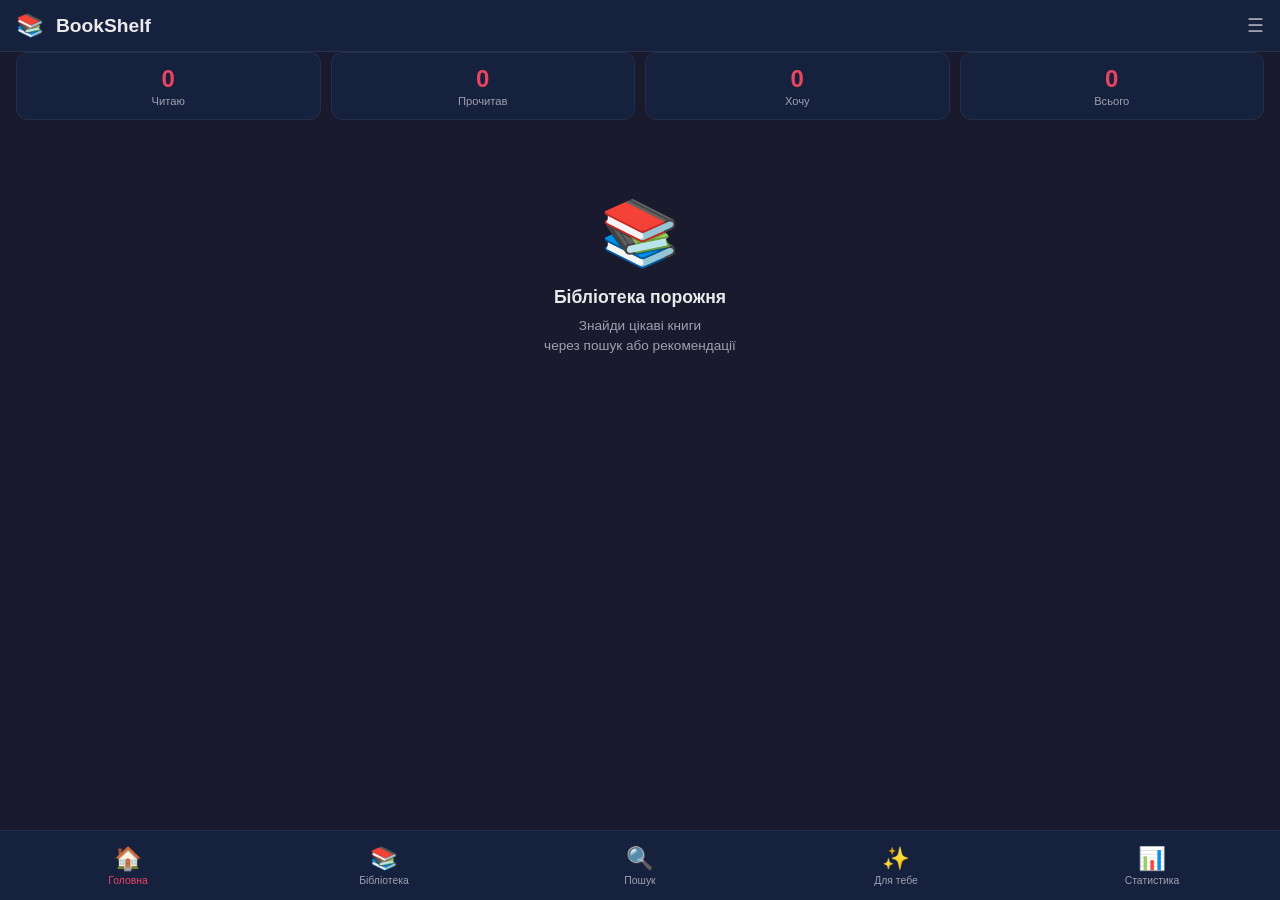
==== commit 60cb5907: "Update index.html" ====
--- a/index.html
+++ b/index.html
@@ -1,120 +1,53 @@
 <!DOCTYPE html>
 <html lang="uk">
 <head>
-    <meta charset="UTF-8">
-    <meta name="viewport" content="width=device-width, initial-scale=1.0, maximum-scale=1.0, user-scalable=no, viewport-fit=cover">
-    <title>Мої Книги</title>
-    
-    <!-- PWA / iOS Meta Tags -->
-    <meta name="apple-mobile-web-app-capable" content="yes">
-    <meta name="apple-mobile-web-app-status-bar-style" content="black-translucent">
-    <meta name="apple-mobile-web-app-title" content="Книги">
-    <link rel="apple-touch-icon" href="icon.png">
-    <link rel="manifest" href="manifest.json">
-    <link rel="stylesheet" href="styles.css">
-
-    <!-- Libraries -->
-    <script src="https://cdnjs.cloudflare.com/ajax/libs/localforage/1.10.0/localforage.min.js"></script>
-    <script src="https://cdnjs.cloudflare.com/ajax/libs/jszip/3.10.1/jszip.min.js"></script>
-    <script src="https://cdn.jsdelivr.net/npm/epubjs/dist/epub.min.js"></script>
+  <meta charset="UTF-8">
+  <meta name="viewport" content="width=device-width,initial-scale=1,viewport-fit=cover">
+  <meta name="apple-mobile-web-app-capable" content="yes">
+  <meta name="apple-mobile-web-app-status-bar-style" content="black-translucent">
+  <meta name="apple-mobile-web-app-title" content="BookShelf">
+  <meta name="theme-color" content="#1a1a2e">
+  <title>BookShelf</title>
+  <link rel="manifest" href="/manifest.json">
+  <link rel="stylesheet" href="/css/app.css">
 </head>
 <body>
-    <!-- Header -->
-    <header>
-        <h1 id="header-title">Бібліотека</h1>
-    </header>
 
-    <!-- Main Content Areas -->
-    <main>
-        <!-- Tab: Library -->
-        <section id="tab-library" class="tab-content active">
-            <div class="filters">
-                <button class="filter-btn active" data-status="reading">Читаю</button>
-                <button class="filter-btn" data-status="want">Хочу</button>
-                <button class="filter-btn" data-status="read">Прочитано</button>
-            </div>
-            <div id="library-list" class="book-grid"></div>
-        </section>
+<div id="main"></div>
 
-        <!-- Tab: Search -->
-        <section id="tab-search" class="tab-content">
-            <div class="search-bar">
-                <input type="text" id="search-input" placeholder="Пошук книг (укр/рос)...">
-                <button id="search-btn">Знайти</button>
-            </div>
-            <div id="search-results" class="book-grid"></div>
-        </section>
+<!-- BOTTOM NAV -->
+<nav class="bottom-nav">
+  <button class="nav-btn active" data-nav="home" onclick="navigate('home')">
+    <span class="icon">🏠</span>Головна
+  </button>
+  <button class="nav-btn" data-nav="library" onclick="navigate('library')">
+    <span class="icon">📚</span>Бібліотека
+  </button>
+  <button class="nav-btn" data-nav="search" onclick="navigate('search')">
+    <span class="icon">🔍</span>Пошук
+  </button>
+  <button class="nav-btn" data-nav="recommendations" onclick="navigate('recommendations')">
+    <span class="icon">✨</span>Для тебе
+  </button>
+  <button class="nav-btn" data-nav="stats" onclick="navigate('stats')">
+    <span class="icon">📊</span>Статистика
+  </button>
+</nav>
 
-        <!-- Tab: Recommendations -->
-        <section id="tab-recommendations" class="tab-content">
-            <!-- На основі прочитаного -->
-            <div class="recommendation-section">
-                <h2 class="section-title">✨ Для вас</h2>
-                <p id="personal-hint" class="hint-text">Прочитайте кілька книг, щоб поради стали точнішими.</p>
-                <div id="rec-personal" class="book-row"></div>
-            </div>
+<!-- MODAL -->
+<div class="modal-overlay" id="modalOverlay">
+  <div class="modal">
+    <div id="modalContent"></div>
+  </div>
+</div>
 
-            <!-- Магічна академія -->
-            <div class="recommendation-section">
-                <h2 class="section-title">🔮 Магічна академія</h2>
-                <p class="hint-text">Найкраще про навчання магії</p>
-                <div id="rec-magic" class="book-row"></div>
-            </div>
+<!-- TOAST -->
+<div class="toast" id="toast"></div>
 
-            <!-- Випадковий жанр -->
-            <div class="recommendation-section">
-                <h2 id="dynamic-genre-title" class="section-title">📚 Інші жанри</h2>
-                <div id="rec-genre" class="book-row"></div>
-            </div>
-        </section>
-
-        <!-- Tab: Reader -->
-        <section id="tab-reader" class="tab-content">
-            <div id="reader-controls">
-                <button id="close-reader">🔙 Назад</button>
-                <button id="prev-page">⬅️</button>
-                <button id="next-page">➡️</button>
-            </div>
-            <div id="viewer" class="spreads"></div>
-        </section>
-    </main>
-
-    <!-- Bottom Navigation -->
-    <nav class="bottom-nav">
-        <button class="nav-item active" data-target="tab-library">📚 Бібліотека</button>
-        <button class="nav-item" data-target="tab-search">🔍 Пошук</button>
-        <button class="nav-item" data-target="tab-recommendations">💡 Поради</button>
-    </nav>
-
-    <!-- Book Details Modal -->
-    <div id="book-modal" class="modal">
-        <div class="modal-content">
-            <span class="close-modal">&times;</span>
-            <img id="modal-cover" src="" alt="Обкладинка">
-            <h2 id="modal-title"></h2>
-            <p id="modal-author"></p>
-            <select id="modal-status">
-                <option value="want">Хочу прочитати</option>
-                <option value="reading">Читаю зараз</option>
-                <option value="read">Прочитано</option>
-            </select>
-            <div class="upload-section">
-                <label for="epub-upload" class="upload-btn">📥 Додати .epub файл для читання</label>
-                <input type="file" id="epub-upload" accept=".epub" style="display: none;">
-            </div>
-            <button id="save-book-btn" class="primary-btn">Зберегти в бібліотеку</button>
-            <button id="read-book-btn" class="primary-btn" style="display: none; background: #34c759;">Відкрити читалку</button>
-            <button id="delete-book-btn" class="danger-btn" style="display: none;">Видалити</button>
-        </div>
-    </div>
-
-    <script src="app.js"></script>
-    <script>
-        if ('serviceWorker' in navigator) {
-            window.addEventListener('load', () => {
-                navigator.serviceWorker.register('./sw.js');
-            });
-        }
-    </script>
+<!-- SCRIPTS -->
+<script src="/js/db.js"></script>
+<script src="/js/api.js"></script>
+<script src="/js/recommendations.js"></script>
+<script src="/js/app.js"></script>
 </body>
 </html>
--- a/css/app.css
+++ b/css/app.css
@@ -0,0 +1,556 @@
+:root {
+  --bg: #1a1a2e;
+  --surface: #16213e;
+  --surface2: #0f3460;
+  --accent: #e94560;
+  --accent2: #f5a623;
+  --text: #eaeaea;
+  --text2: #a0a0b0;
+  --radius: 12px;
+  --shadow: 0 4px 20px rgba(0,0,0,0.4);
+}
+
+* { margin: 0; padding: 0; box-sizing: border-box; -webkit-tap-highlight-color: transparent; }
+
+html { font-size: 16px; }
+
+body {
+  font-family: -apple-system, BlinkMacSystemFont, 'SF Pro Text', sans-serif;
+  background: var(--bg);
+  color: var(--text);
+  min-height: 100vh;
+  padding-bottom: 80px;
+  overscroll-behavior: none;
+}
+
+/* HEADER */
+.header {
+  position: sticky;
+  top: 0;
+  z-index: 100;
+  background: var(--surface);
+  padding: 12px 16px;
+  display: flex;
+  align-items: center;
+  gap: 12px;
+  border-bottom: 1px solid rgba(255,255,255,0.07);
+  backdrop-filter: blur(10px);
+  -webkit-backdrop-filter: blur(10px);
+}
+
+.header h1 { font-size: 1.2rem; font-weight: 700; flex: 1; }
+.header span { font-size: 1.4rem; }
+
+/* SEARCH */
+.search-bar {
+  display: flex;
+  align-items: center;
+  gap: 8px;
+  background: rgba(255,255,255,0.07);
+  border-radius: 24px;
+  padding: 10px 16px;
+  margin: 12px 16px;
+  border: 1px solid rgba(255,255,255,0.1);
+}
+.search-bar input {
+  flex: 1;
+  background: none;
+  border: none;
+  outline: none;
+  color: var(--text);
+  font-size: 0.95rem;
+}
+.search-bar input::placeholder { color: var(--text2); }
+.search-bar button {
+  background: none;
+  border: none;
+  cursor: pointer;
+  font-size: 1.1rem;
+  padding: 0;
+}
+
+/* TABS */
+.tabs {
+  display: flex;
+  gap: 8px;
+  padding: 0 16px 12px;
+  overflow-x: auto;
+  scrollbar-width: none;
+}
+.tabs::-webkit-scrollbar { display: none; }
+.tab-btn {
+  flex-shrink: 0;
+  padding: 8px 16px;
+  border-radius: 20px;
+  border: none;
+  background: var(--surface);
+  color: var(--text2);
+  font-size: 0.85rem;
+  cursor: pointer;
+  transition: all 0.2s;
+  white-space: nowrap;
+}
+.tab-btn.active {
+  background: var(--accent);
+  color: white;
+  font-weight: 600;
+}
+
+/* SECTIONS */
+.section { padding: 0 16px 16px; }
+.section-title {
+  font-size: 0.8rem;
+  font-weight: 600;
+  text-transform: uppercase;
+  letter-spacing: 0.08em;
+  color: var(--text2);
+  margin-bottom: 12px;
+}
+
+/* STATS BAR */
+.stats-bar {
+  display: grid;
+  grid-template-columns: repeat(4, 1fr);
+  gap: 10px;
+  margin: 0 16px 16px;
+}
+.stat-card {
+  background: var(--surface);
+  border-radius: var(--radius);
+  padding: 12px 8px;
+  text-align: center;
+  border: 1px solid rgba(255,255,255,0.06);
+}
+.stat-card .num {
+  font-size: 1.5rem;
+  font-weight: 700;
+  color: var(--accent);
+}
+.stat-card .lbl {
+  font-size: 0.7rem;
+  color: var(--text2);
+  margin-top: 2px;
+}
+
+/* BOOK CARDS — GRID */
+.books-grid {
+  display: grid;
+  grid-template-columns: repeat(2, 1fr);
+  gap: 14px;
+}
+.book-card {
+  background: var(--surface);
+  border-radius: var(--radius);
+  overflow: hidden;
+  cursor: pointer;
+  transition: transform 0.15s;
+  border: 1px solid rgba(255,255,255,0.06);
+  position: relative;
+}
+.book-card:active { transform: scale(0.97); }
+.book-card .cover {
+  width: 100%;
+  aspect-ratio: 2/3;
+  object-fit: cover;
+  background: var(--surface2);
+  display: flex;
+  align-items: center;
+  justify-content: center;
+  font-size: 3rem;
+  color: var(--text2);
+}
+.book-card .cover img { width: 100%; height: 100%; object-fit: cover; }
+.book-card .info { padding: 10px; }
+.book-card .title {
+  font-size: 0.85rem;
+  font-weight: 600;
+  display: -webkit-box;
+  -webkit-line-clamp: 2;
+  -webkit-box-orient: vertical;
+  overflow: hidden;
+  line-height: 1.3;
+}
+.book-card .author {
+  font-size: 0.75rem;
+  color: var(--text2);
+  margin-top: 4px;
+  white-space: nowrap;
+  overflow: hidden;
+  text-overflow: ellipsis;
+}
+.book-card .status-badge {
+  position: absolute;
+  top: 8px;
+  right: 8px;
+  padding: 3px 8px;
+  border-radius: 12px;
+  font-size: 0.65rem;
+  font-weight: 600;
+}
+.badge-reading { background: #f5a623; color: #000; }
+.badge-read { background: #27ae60; color: #fff; }
+.badge-want { background: #8e44ad; color: #fff; }
+
+/* BOOK CARD — LIST */
+.books-list { display: flex; flex-direction: column; gap: 12px; }
+.book-list-item {
+  background: var(--surface);
+  border-radius: var(--radius);
+  padding: 12px;
+  display: flex;
+  gap: 12px;
+  cursor: pointer;
+  border: 1px solid rgba(255,255,255,0.06);
+  transition: transform 0.15s;
+}
+.book-list-item:active { transform: scale(0.98); }
+.book-list-item .mini-cover {
+  width: 52px;
+  height: 78px;
+  border-radius: 6px;
+  object-fit: cover;
+  background: var(--surface2);
+  flex-shrink: 0;
+  display: flex;
+  align-items: center;
+  justify-content: center;
+  font-size: 1.8rem;
+  overflow: hidden;
+}
+.book-list-item .mini-cover img { width: 100%; height: 100%; object-fit: cover; }
+.book-list-item .meta { flex: 1; min-width: 0; }
+.book-list-item .meta .title {
+  font-size: 0.9rem;
+  font-weight: 600;
+  margin-bottom: 4px;
+  display: -webkit-box;
+  -webkit-line-clamp: 2;
+  -webkit-box-orient: vertical;
+  overflow: hidden;
+}
+.book-list-item .meta .author { font-size: 0.8rem; color: var(--text2); }
+.book-list-item .meta .extra {
+  display: flex;
+  gap: 8px;
+  margin-top: 6px;
+  flex-wrap: wrap;
+}
+.tag {
+  font-size: 0.68rem;
+  padding: 2px 8px;
+  border-radius: 10px;
+  background: var(--surface2);
+  color: var(--text2);
+}
+
+/* RATING STARS */
+.stars { color: var(--accent2); font-size: 0.75rem; margin-top: 4px; }
+
+/* BOTTOM NAV */
+.bottom-nav {
+  position: fixed;
+  bottom: 0;
+  left: 0; right: 0;
+  background: var(--surface);
+  border-top: 1px solid rgba(255,255,255,0.07);
+  display: flex;
+  padding: 8px 0 calc(8px + env(safe-area-inset-bottom));
+  z-index: 100;
+  backdrop-filter: blur(10px);
+  -webkit-backdrop-filter: blur(10px);
+}
+.nav-btn {
+  flex: 1;
+  display: flex;
+  flex-direction: column;
+  align-items: center;
+  gap: 3px;
+  border: none;
+  background: none;
+  cursor: pointer;
+  padding: 6px;
+  color: var(--text2);
+  font-size: 0.65rem;
+  transition: color 0.2s;
+}
+.nav-btn .icon { font-size: 1.4rem; }
+.nav-btn.active { color: var(--accent); }
+
+/* MODAL */
+.modal-overlay {
+  position: fixed;
+  inset: 0;
+  background: rgba(0,0,0,0.8);
+  z-index: 200;
+  display: flex;
+  align-items: flex-end;
+  opacity: 0;
+  pointer-events: none;
+  transition: opacity 0.3s;
+}
+.modal-overlay.open { opacity: 1; pointer-events: all; }
+.modal {
+  width: 100%;
+  background: var(--surface);
+  border-radius: 24px 24px 0 0;
+  max-height: 90vh;
+  overflow-y: auto;
+  transform: translateY(100%);
+  transition: transform 0.3s cubic-bezier(0.32,0.72,0,1);
+  padding-bottom: env(safe-area-inset-bottom);
+}
+.modal-overlay.open .modal { transform: translateY(0); }
+.modal-handle {
+  width: 36px; height: 4px;
+  background: rgba(255,255,255,0.2);
+  border-radius: 2px;
+  margin: 12px auto 16px;
+}
+.modal-content { padding: 0 20px 24px; }
+.modal-cover {
+  width: 120px; height: 180px;
+  border-radius: 10px;
+  object-fit: cover;
+  margin: 0 auto 16px;
+  display: flex;
+  align-items: center;
+  justify-content: center;
+  font-size: 4rem;
+  background: var(--surface2);
+  overflow: hidden;
+}
+.modal-cover img { width: 100%; height: 100%; object-fit: cover; }
+.modal-title {
+  font-size: 1.1rem;
+  font-weight: 700;
+  text-align: center;
+  margin-bottom: 6px;
+}
+.modal-author {
+  font-size: 0.9rem;
+  color: var(--text2);
+  text-align: center;
+  margin-bottom: 16px;
+}
+.modal-desc {
+  font-size: 0.85rem;
+  color: var(--text2);
+  line-height: 1.6;
+  margin-bottom: 16px;
+  display: -webkit-box;
+  -webkit-line-clamp: 5;
+  -webkit-box-orient: vertical;
+  overflow: hidden;
+}
+.modal-desc.expanded { -webkit-line-clamp: unset; }
+.modal-info-row {
+  display: flex;
+  gap: 12px;
+  margin-bottom: 16px;
+  flex-wrap: wrap;
+}
+.info-chip {
+  background: var(--surface2);
+  padding: 6px 12px;
+  border-radius: 20px;
+  font-size: 0.78rem;
+  color: var(--text2);
+}
+
+/* STATUS BUTTONS */
+.status-btns {
+  display: grid;
+  grid-template-columns: repeat(3, 1fr);
+  gap: 8px;
+  margin-bottom: 14px;
+}
+.status-btn {
+  padding: 12px 8px;
+  border-radius: 12px;
+  border: 2px solid transparent;
+  background: var(--surface2);
+  color: var(--text);
+  font-size: 0.78rem;
+  cursor: pointer;
+  text-align: center;
+  transition: all 0.2s;
+}
+.status-btn.active-want { border-color: #8e44ad; background: rgba(142,68,173,0.2); }
+.status-btn.active-reading { border-color: var(--accent2); background: rgba(245,166,35,0.2); }
+.status-btn.active-read { border-color: #27ae60; background: rgba(39,174,96,0.2); }
+.status-btn .s-icon { font-size: 1.4rem; display: block; margin-bottom: 4px; }
+
+.btn-primary {
+  width: 100%;
+  padding: 14px;
+  background: var(--accent);
+  color: white;
+  border: none;
+  border-radius: var(--radius);
+  font-size: 0.95rem;
+  font-weight: 600;
+  cursor: pointer;
+  margin-bottom: 10px;
+  transition: opacity 0.2s;
+}
+.btn-primary:active { opacity: 0.8; }
+.btn-secondary {
+  width: 100%;
+  padding: 12px;
+  background: var(--surface2);
+  color: var(--text);
+  border: none;
+  border-radius: var(--radius);
+  font-size: 0.9rem;
+  cursor: pointer;
+  margin-bottom: 8px;
+}
+
+/* PROGRESS */
+.progress-bar {
+  height: 6px;
+  background: rgba(255,255,255,0.1);
+  border-radius: 3px;
+  margin: 8px 0;
+  overflow: hidden;
+}
+.progress-fill {
+  height: 100%;
+  background: linear-gradient(90deg, var(--accent), var(--accent2));
+  border-radius: 3px;
+  transition: width 0.4s;
+}
+
+/* NOTES */
+.notes-area {
+  width: 100%;
+  background: var(--surface2);
+  border: 1px solid rgba(255,255,255,0.1);
+  border-radius: var(--radius);
+  color: var(--text);
+  font-size: 0.9rem;
+  padding: 12px;
+  resize: none;
+  min-height: 80px;
+  margin-bottom: 10px;
+}
+
+/* RATING INPUT */
+.rating-input { display: flex; gap: 6px; margin: 8px 0 12px; }
+.rating-star {
+  font-size: 1.5rem;
+  cursor: pointer;
+  transition: transform 0.1s;
+  opacity: 0.4;
+}
+.rating-star.active { opacity: 1; }
+.rating-star:active { transform: scale(1.3); }
+
+/* SEARCH LOADING */
+.search-loading {
+  display: flex;
+  justify-content: center;
+  padding: 40px;
+}
+.spinner {
+  width: 36px; height: 36px;
+  border: 3px solid rgba(255,255,255,0.1);
+  border-top-color: var(--accent);
+  border-radius: 50%;
+  animation: spin 0.7s linear infinite;
+}
+@keyframes spin { to { transform: rotate(360deg); } }
+
+/* EMPTY STATE */
+.empty-state {
+  text-align: center;
+  padding: 60px 20px;
+  color: var(--text2);
+}
+.empty-state .emoji { font-size: 4rem; margin-bottom: 16px; }
+.empty-state h3 { font-size: 1.1rem; margin-bottom: 8px; color: var(--text); }
+.empty-state p { font-size: 0.85rem; line-height: 1.5; }
+
+/* TOAST */
+.toast {
+  position: fixed;
+  bottom: 90px;
+  left: 50%;
+  transform: translateX(-50%) translateY(20px);
+  background: rgba(30,30,50,0.95);
+  color: var(--text);
+  padding: 12px 20px;
+  border-radius: 24px;
+  font-size: 0.85rem;
+  z-index: 300;
+  opacity: 0;
+  transition: all 0.3s;
+  white-space: nowrap;
+  border: 1px solid rgba(255,255,255,0.1);
+  backdrop-filter: blur(10px);
+}
+.toast.show { opacity: 1; transform: translateX(-50%) translateY(0); }
+
+/* FILTER CHIPS */
+.filter-row {
+  display: flex;
+  gap: 8px;
+  padding: 0 16px 12px;
+  overflow-x: auto;
+  scrollbar-width: none;
+}
+.filter-chip {
+  flex-shrink: 0;
+  padding: 6px 14px;
+  border-radius: 20px;
+  border: 1px solid rgba(255,255,255,0.15);
+  background: none;
+  color: var(--text2);
+  font-size: 0.8rem;
+  cursor: pointer;
+  white-space: nowrap;
+}
+.filter-chip.active {
+  background: rgba(233,69,96,0.2);
+  border-color: var(--accent);
+  color: var(--accent);
+}
+
+/* READING PROGRESS CIRCLE */
+.reading-circle {
+  width: 60px; height: 60px;
+  position: relative;
+  flex-shrink: 0;
+}
+.reading-circle svg { transform: rotate(-90deg); }
+.reading-circle .pct {
+  position: absolute;
+  inset: 0;
+  display: flex;
+  align-items: center;
+  justify-content: center;
+  font-size: 0.7rem;
+  font-weight: 700;
+  color: var(--accent);
+}
+
+/* LANGUAGE TOGGLE */
+.lang-toggle {
+  display: flex;
+  gap: 6px;
+  margin: 0 16px 12px;
+}
+.lang-btn {
+  padding: 6px 14px;
+  border-radius: 20px;
+  border: 1px solid rgba(255,255,255,0.15);
+  background: none;
+  color: var(--text2);
+  font-size: 0.8rem;
+  cursor: pointer;
+}
+.lang-btn.active {
+  background: var(--accent);
+  border-color: var(--accent);
+  color: white;
+}
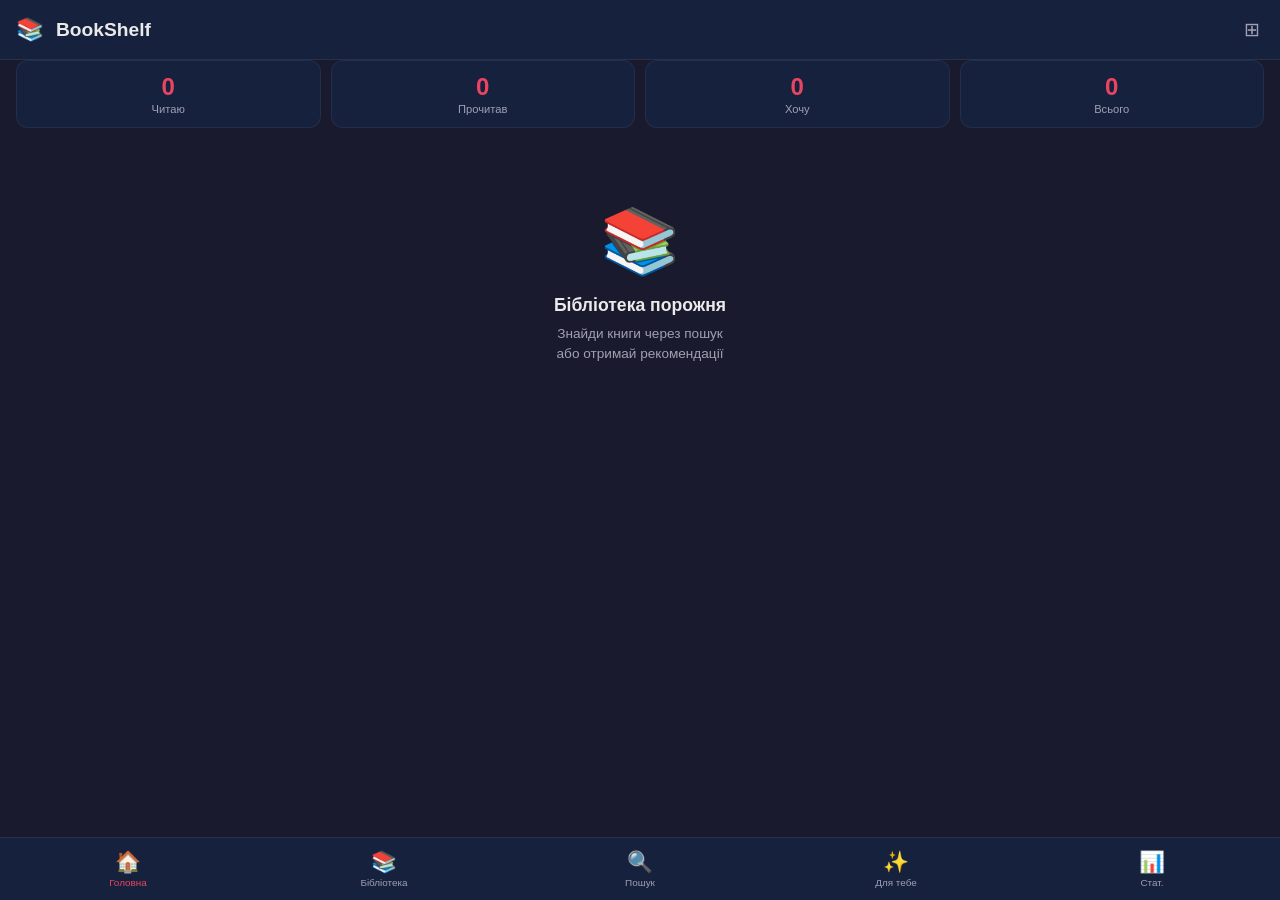
==== commit d482982c: "Update the word 'Hello' to 'Goodbye'" ====
--- a/index.html
+++ b/index.html
@@ -1,53 +1,574 @@
 <!DOCTYPE html>
 <html lang="uk">
 <head>
-  <meta charset="UTF-8">
-  <meta name="viewport" content="width=device-width,initial-scale=1,viewport-fit=cover">
-  <meta name="apple-mobile-web-app-capable" content="yes">
-  <meta name="apple-mobile-web-app-status-bar-style" content="black-translucent">
-  <meta name="apple-mobile-web-app-title" content="BookShelf">
-  <meta name="theme-color" content="#1a1a2e">
-  <title>BookShelf</title>
-  <link rel="manifest" href="/manifest.json">
-  <link rel="stylesheet" href="/css/app.css">
+<meta charset="UTF-8">
+<meta name="viewport" content="width=device-width,initial-scale=1,viewport-fit=cover">
+<meta name="apple-mobile-web-app-capable" content="yes">
+<meta name="apple-mobile-web-app-status-bar-style" content="black-translucent">
+<meta name="apple-mobile-web-app-title" content="BookShelf">
+<meta name="theme-color" content="#1a1a2e">
+<title>BookShelf</title>
+<style>
+:root{--bg:#1a1a2e;--surface:#16213e;--surface2:#0f3460;--accent:#e94560;--accent2:#f5a623;--text:#eaeaea;--text2:#a0a0b0;--radius:12px}
+*{margin:0;padding:0;box-sizing:border-box;-webkit-tap-highlight-color:transparent}
+body{font-family:-apple-system,BlinkMacSystemFont,'SF Pro Text',sans-serif;background:var(--bg);color:var(--text);min-height:100vh;padding-bottom:90px;overscroll-behavior:none}
+.header{position:sticky;top:0;z-index:100;background:var(--surface);padding:14px 16px;display:flex;align-items:center;gap:12px;border-bottom:1px solid rgba(255,255,255,0.07);backdrop-filter:blur(10px);-webkit-backdrop-filter:blur(10px)}
+.header h1{font-size:1.2rem;font-weight:700;flex:1}
+.header .hbtn{background:none;border:none;color:var(--text2);font-size:1.2rem;cursor:pointer;padding:4px}
+.search-bar{display:flex;align-items:center;gap:8px;background:rgba(255,255,255,0.07);border-radius:24px;padding:10px 16px;margin:12px 16px;border:1px solid rgba(255,255,255,0.1)}
+.search-bar input{flex:1;background:none;border:none;outline:none;color:var(--text);font-size:0.95rem}
+.search-bar input::placeholder{color:var(--text2)}
+.search-bar button{background:none;border:none;cursor:pointer;font-size:1.1rem}
+.tabs{display:flex;gap:8px;padding:0 16px 12px;overflow-x:auto;scrollbar-width:none}
+.tabs::-webkit-scrollbar{display:none}
+.tab-btn{flex-shrink:0;padding:8px 16px;border-radius:20px;border:none;background:var(--surface);color:var(--text2);font-size:0.85rem;cursor:pointer;transition:all 0.2s;white-space:nowrap}
+.tab-btn.active{background:var(--accent);color:#fff;font-weight:600}
+.section{padding:0 16px 16px}
+.section-title{font-size:0.78rem;font-weight:600;text-transform:uppercase;letter-spacing:0.08em;color:var(--text2);margin-bottom:12px}
+.stats-bar{display:grid;grid-template-columns:repeat(4,1fr);gap:10px;margin:0 16px 16px}
+.stat-card{background:var(--surface);border-radius:var(--radius);padding:12px 8px;text-align:center;border:1px solid rgba(255,255,255,0.06)}
+.stat-card .num{font-size:1.5rem;font-weight:700;color:var(--accent)}
+.stat-card .lbl{font-size:0.7rem;color:var(--text2);margin-top:2px}
+.books-grid{display:grid;grid-template-columns:repeat(2,1fr);gap:14px}
+.book-card{background:var(--surface);border-radius:var(--radius);overflow:hidden;cursor:pointer;border:1px solid rgba(255,255,255,0.06);position:relative;transition:transform 0.15s}
+.book-card:active{transform:scale(0.97)}
+.cover-wrap{width:100%;aspect-ratio:2/3;background:var(--surface2);display:flex;align-items:center;justify-content:center;font-size:3rem;overflow:hidden}
+.cover-wrap img{width:100%;height:100%;object-fit:cover}
+.book-card .info{padding:10px}
+.book-card .title{font-size:0.85rem;font-weight:600;display:-webkit-box;-webkit-line-clamp:2;-webkit-box-orient:vertical;overflow:hidden;line-height:1.3}
+.book-card .author{font-size:0.75rem;color:var(--text2);margin-top:4px;white-space:nowrap;overflow:hidden;text-overflow:ellipsis}
+.status-badge{position:absolute;top:8px;right:8px;padding:3px 8px;border-radius:12px;font-size:0.65rem;font-weight:600}
+.badge-reading{background:#f5a623;color:#000}
+.badge-read{background:#27ae60;color:#fff}
+.badge-want{background:#8e44ad;color:#fff}
+.books-list{display:flex;flex-direction:column;gap:12px}
+.book-list-item{background:var(--surface);border-radius:var(--radius);padding:12px;display:flex;gap:12px;cursor:pointer;border:1px solid rgba(255,255,255,0.06);transition:transform 0.15s;align-items:flex-start}
+.book-list-item:active{transform:scale(0.98)}
+.mini-cover{width:52px;height:78px;border-radius:6px;background:var(--surface2);flex-shrink:0;display:flex;align-items:center;justify-content:center;font-size:1.8rem;overflow:hidden}
+.mini-cover img{width:100%;height:100%;object-fit:cover}
+.bk-meta{flex:1;min-width:0}
+.bk-meta .title{font-size:0.9rem;font-weight:600;margin-bottom:4px;display:-webkit-box;-webkit-line-clamp:2;-webkit-box-orient:vertical;overflow:hidden}
+.bk-meta .author{font-size:0.8rem;color:var(--text2)}
+.bk-meta .extra{display:flex;gap:6px;margin-top:6px;flex-wrap:wrap}
+.tag{font-size:0.68rem;padding:2px 8px;border-radius:10px;background:var(--surface2);color:var(--text2)}
+.stars{color:var(--accent2);font-size:0.75rem;margin-top:4px}
+.progress-bar{height:5px;background:rgba(255,255,255,0.1);border-radius:3px;margin:6px 0 2px;overflow:hidden}
+.progress-fill{height:100%;background:linear-gradient(90deg,var(--accent),var(--accent2));border-radius:3px;transition:width 0.4s}
+.bottom-nav{position:fixed;bottom:0;left:0;right:0;background:var(--surface);border-top:1px solid rgba(255,255,255,0.07);display:flex;padding:8px 0 calc(8px + env(safe-area-inset-bottom));z-index:100;backdrop-filter:blur(10px);-webkit-backdrop-filter:blur(10px)}
+.nav-btn{flex:1;display:flex;flex-direction:column;align-items:center;gap:3px;border:none;background:none;cursor:pointer;padding:4px;color:var(--text2);font-size:0.62rem;transition:color 0.2s}
+.nav-btn .ic{font-size:1.3rem}
+.nav-btn.active{color:var(--accent)}
+.modal-overlay{position:fixed;inset:0;background:rgba(0,0,0,0.8);z-index:200;display:flex;align-items:flex-end;opacity:0;pointer-events:none;transition:opacity 0.3s}
+.modal-overlay.open{opacity:1;pointer-events:all}
+.modal-sheet{width:100%;background:var(--surface);border-radius:24px 24px 0 0;max-height:90vh;overflow-y:auto;transform:translateY(100%);transition:transform 0.3s cubic-bezier(0.32,0.72,0,1);padding-bottom:calc(16px + env(safe-area-inset-bottom))}
+.modal-overlay.open .modal-sheet{transform:translateY(0)}
+.modal-handle{width:36px;height:4px;background:rgba(255,255,255,0.2);border-radius:2px;margin:12px auto 16px}
+.mc{padding:0 20px 24px}
+.m-cover{width:110px;height:165px;border-radius:10px;background:var(--surface2);margin:0 auto 14px;display:flex;align-items:center;justify-content:center;font-size:4rem;overflow:hidden}
+.m-cover img{width:100%;height:100%;object-fit:cover}
+.m-title{font-size:1.1rem;font-weight:700;text-align:center;margin-bottom:6px}
+.m-author{font-size:0.9rem;color:var(--text2);text-align:center;margin-bottom:14px}
+.m-desc{font-size:0.84rem;color:var(--text2);line-height:1.6;margin-bottom:8px;display:-webkit-box;-webkit-line-clamp:4;-webkit-box-orient:vertical;overflow:hidden}
+.m-desc.exp{-webkit-line-clamp:unset}
+.info-row{display:flex;gap:10px;margin-bottom:14px;flex-wrap:wrap}
+.info-chip{background:var(--surface2);padding:5px 12px;border-radius:20px;font-size:0.78rem;color:var(--text2)}
+.status-btns{display:grid;grid-template-columns:repeat(3,1fr);gap:8px;margin-bottom:14px}
+.sbtn{padding:12px 6px;border-radius:12px;border:2px solid transparent;background:var(--surface2);color:var(--text);font-size:0.78rem;cursor:pointer;text-align:center;transition:all 0.2s}
+.sbtn .si{font-size:1.4rem;display:block;margin-bottom:4px}
+.sbtn.aw{border-color:#8e44ad;background:rgba(142,68,173,0.2)}
+.sbtn.ar{border-color:var(--accent2);background:rgba(245,166,35,0.2)}
+.sbtn.ad{border-color:#27ae60;background:rgba(39,174,96,0.2)}
+.btn-p{width:100%;padding:14px;background:var(--accent);color:#fff;border:none;border-radius:var(--radius);font-size:0.95rem;font-weight:600;cursor:pointer;margin-bottom:10px}
+.btn-s{width:100%;padding:12px;background:var(--surface2);color:var(--text);border:none;border-radius:var(--radius);font-size:0.9rem;cursor:pointer;margin-bottom:8px}
+.rating-input{display:flex;gap:8px;margin:8px 0 12px}
+.rstar{font-size:1.6rem;cursor:pointer;opacity:0.35;transition:transform 0.1s,opacity 0.1s}
+.rstar.on{opacity:1}
+.rstar:active{transform:scale(1.3)}
+.notes-area{width:100%;background:var(--surface2);border:1px solid rgba(255,255,255,0.1);border-radius:var(--radius);color:var(--text);font-size:0.9rem;padding:12px;resize:none;min-height:80px;margin-bottom:10px;font-family:inherit}
+.spinner-wrap{display:flex;justify-content:center;padding:50px}
+.spinner{width:36px;height:36px;border:3px solid rgba(255,255,255,0.1);border-top-color:var(--accent);border-radius:50%;animation:spin 0.7s linear infinite}
+@keyframes spin{to{transform:rotate(360deg)}}
+.empty{text-align:center;padding:60px 20px;color:var(--text2)}
+.empty .emo{font-size:4rem;margin-bottom:16px}
+.empty h3{font-size:1.1rem;margin-bottom:8px;color:var(--text)}
+.empty p{font-size:0.85rem;line-height:1.5}
+.toast{position:fixed;bottom:95px;left:50%;transform:translateX(-50%) translateY(16px);background:rgba(22,22,46,0.97);color:var(--text);padding:12px 20px;border-radius:24px;font-size:0.85rem;z-index:300;opacity:0;transition:all 0.3s;white-space:nowrap;border:1px solid rgba(255,255,255,0.12);backdrop-filter:blur(10px);pointer-events:none}
+.toast.show{opacity:1;transform:translateX(-50%) translateY(0)}
+.lang-toggle{display:flex;gap:6px;margin:0 16px 12px;flex-wrap:wrap}
+.lbtn{padding:6px 14px;border-radius:20px;border:1px solid rgba(255,255,255,0.15);background:none;color:var(--text2);font-size:0.8rem;cursor:pointer}
+.lbtn.active{background:var(--accent);border-color:var(--accent);color:#fff}
+.page-input{width:80px;padding:8px 10px;border-radius:8px;border:1px solid rgba(255,255,255,0.2);background:var(--surface2);color:var(--text);font-size:0.9rem;text-align:center}
+a.link-btn{display:block;text-align:center;padding:12px;background:var(--surface2);color:var(--accent);border-radius:var(--radius);font-size:0.9rem;text-decoration:none;margin-bottom:8px}
+</style>
 </head>
 <body>
 
 <div id="main"></div>
 
-<!-- BOTTOM NAV -->
 <nav class="bottom-nav">
   <button class="nav-btn active" data-nav="home" onclick="navigate('home')">
-    <span class="icon">🏠</span>Головна
+    <span class="ic">🏠</span>Головна
   </button>
   <button class="nav-btn" data-nav="library" onclick="navigate('library')">
-    <span class="icon">📚</span>Бібліотека
+    <span class="ic">📚</span>Бібліотека
   </button>
   <button class="nav-btn" data-nav="search" onclick="navigate('search')">
-    <span class="icon">🔍</span>Пошук
+    <span class="ic">🔍</span>Пошук
   </button>
-  <button class="nav-btn" data-nav="recommendations" onclick="navigate('recommendations')">
-    <span class="icon">✨</span>Для тебе
+  <button class="nav-btn" data-nav="recs" onclick="navigate('recs')">
+    <span class="ic">✨</span>Для тебе
   </button>
   <button class="nav-btn" data-nav="stats" onclick="navigate('stats')">
-    <span class="icon">📊</span>Статистика
+    <span class="ic">📊</span>Стат.
   </button>
 </nav>
 
-<!-- MODAL -->
 <div class="modal-overlay" id="modalOverlay">
-  <div class="modal">
+  <div class="modal-sheet">
     <div id="modalContent"></div>
   </div>
 </div>
-
-<!-- TOAST -->
 <div class="toast" id="toast"></div>
 
-<!-- SCRIPTS -->
-<script src="/js/db.js"></script>
-<script src="/js/api.js"></script>
-<script src="/js/recommendations.js"></script>
-<script src="/js/app.js"></script>
+<script>
+// ============ DB ============
+const DB_NAME='bookshelf_db',DB_VER=2;let db;
+function openDB(){
+  return new Promise((res,rej)=>{
+    const r=indexedDB.open(DB_NAME,DB_VER);
+    r.onupgradeneeded=e=>{
+      const d=e.target.result;
+      if(!d.objectStoreNames.contains('books')){
+        const s=d.createObjectStore('books',{keyPath:'id'});
+        s.createIndex('status','status');s.createIndex('addedAt','addedAt');
+      }
+      if(!d.objectStoreNames.contains('settings'))
+        d.createObjectStore('settings',{keyPath:'key'});
+    };
+    r.onsuccess=e=>{db=e.target.result;res(db)};
+    r.onerror=()=>rej(r.error);
+  });
+}
+function tx(store,mode='readonly'){return db.transaction(store,mode).objectStore(store)}
+function dbGet(s,k){return new Promise((r,j)=>{const q=tx(s).get(k);q.onsuccess=()=>r(q.result);q.onerror=()=>j()})}
+function dbPut(s,v){return new Promise((r,j)=>{const q=tx(s,'readwrite').put(v);q.onsuccess=()=>r(q.result);q.onerror=()=>j()})}
+function dbDel(s,k){return new Promise((r,j)=>{const q=tx(s,'readwrite').delete(k);q.onsuccess=()=>r();q.onerror=()=>j()})}
+function dbAll(s,idx,val){
+  return new Promise((r,j)=>{
+    const st=tx(s);
+    const q=idx?st.index(idx).getAll(val):st.getAll();
+    q.onsuccess=()=>r(q.result);q.onerror=()=>j();
+  });
+}
+const getAllBooks=()=>dbAll('books');
+const getByStatus=s=>dbAll('books','status',s);
+const saveBook=b=>dbPut('books',b);
+const deleteBook=id=>dbDel('books',id);
+const getBook=id=>dbGet('books',id);
+
+// ============ API ============
+const BLACKLIST_CAT=['poetry','поезія','вірші','poems','soviet','ussr','propaganda','communist','socialist realism','соцреалізм'];
+const BLACKLIST_TITLE=['ленін','сталін','маркс','ленин','сталин','кпрс','кпсс','советский','октябрьская'];
+
+async function searchGoogle(q,lang=''){
+  try{
+    const l=lang?`&langRestrict=${lang}`:'';
+    const r=await fetch(`https://www.googleapis.com/books/v1/volumes?q=${encodeURIComponent(q)}&maxResults=20&printType=books${l}`);
+    const d=await r.json();
+    if(!d.items)return[];
+    return d.items.map(i=>({
+      id:'gb_'+i.id,src:'google',
+      title:i.volumeInfo.title||'Без назви',
+      authors:i.volumeInfo.authors||['Невідомий автор'],
+      desc:i.volumeInfo.description||'',
+      cover:i.volumeInfo.imageLinks?.thumbnail?.replace('http:','https:')||null,
+      year:i.volumeInfo.publishedDate?.substring(0,4)||'',
+      pages:i.volumeInfo.pageCount||0,
+      cats:i.volumeInfo.categories||[],
+      lang:i.volumeInfo.language||'',
+      link:i.volumeInfo.previewLink||'',
+      rating:i.volumeInfo.averageRating||0,
+      rcount:i.volumeInfo.ratingsCount||0
+    }));
+  }catch(e){return[]}
+}
+
+async function searchOL(q){
+  try{
+    const r=await fetch(`https://openlibrary.org/search.json?q=${encodeURIComponent(q)}&limit=15&fields=key,title,author_name,cover_i,first_publish_year,subject,language,number_of_pages_median`);
+    const d=await r.json();
+    if(!d.docs)return[];
+    return d.docs.map(doc=>({
+      id:'ol_'+(doc.key?.replace('/works/','')||Math.random()),src:'ol',
+      title:doc.title||'Без назви',
+      authors:doc.author_name||['Невідомий автор'],
+      desc:'',
+      cover:doc.cover_i?`https://covers.openlibrary.org/b/id/${doc.cover_i}-M.jpg`:null,
+      year:doc.first_publish_year?.toString()||'',
+      pages:doc.number_of_pages_median||0,
+      cats:doc.subject?.slice(0,5)||[],
+      lang:doc.language?.[0]||'',
+      link:`https://openlibrary.org${doc.key}`,
+      rating:0,rcount:0
+    }));
+  }catch(e){return[]}
+}
+
+function filterBooks(books){
+  return books.filter(b=>{
+    const t=b.title.toLowerCase();
+    const c=b.cats.join(' ').toLowerCase();
+    return !BLACKLIST_CAT.some(k=>c.includes(k))&&!BLACKLIST_TITLE.some(k=>t.includes(k));
+  });
+}
+
+async function searchBooks(q,lang){
+  const[g,o]=await Promise.all([searchGoogle(q,lang),searchOL(q)]);
+  const seen=new Set();
+  const combined=[...g,...o].filter(b=>{
+    const k=b.title.toLowerCase()+'_'+(b.authors[0]||'').toLowerCase();
+    if(seen.has(k))return false;seen.add(k);return true;
+  });
+  return filterBooks(combined);
+}
+
+// ============ STATE ============
+let tab='home',viewMode='list',curLang='',statusFilter='all';
+let searchBooks_cache=[],selBook=null,selRating=0,descExp=false;
+let searchTO=null;
+
+// ============ INIT ============
+document.addEventListener('DOMContentLoaded',async()=>{
+  await openDB();
+  // Register SW inline via blob
+  if('serviceWorker' in navigator){
+    const swCode=`
+const C='bs-v2',A=['/'];
+self.addEventListener('install',e=>{e.waitUntil(caches.open(C).then(c=>c.add('/')));self.skipWaiting()});
+self.addEventListener('activate',e=>{e.waitUntil(caches.keys().then(ks=>Promise.all(ks.filter(k=>k!==C).map(k=>caches.delete(k)))));self.clients.claim()});
+self.addEventListener('fetch',e=>{
+  if(e.request.url.includes('googleapis')||e.request.url.includes('openlibrary')){
+    e.respondWith(fetch(e.request).catch(()=>new Response('{"items":[],"docs":[]}',{headers:{'Content-Type':'application/json'}})));return;
+  }
+  e.respondWith(caches.match(e.request).then(r=>r||fetch(e.request).then(nr=>{const c=nr.clone();caches.open('${window.location?.origin||''}').then(ca=>ca.put(e.request,c));return nr;})));
+});`;
+    const blob=new Blob([swCode],{type:'application/javascript'});
+    navigator.serviceWorker.register(URL.createObjectURL(blob)).catch(()=>{});
+  }
+  renderPage();
+});
+
+// ============ NAVIGATION ============
+function navigate(t){
+  tab=t;
+  document.querySelectorAll('.nav-btn').forEach(b=>b.classList.remove('active'));
+  const el=document.querySelector(`[data-nav="${t}"]`);
+  if(el)el.classList.add('active');
+  renderPage();
+}
+
+async function renderPage(){
+  switch(tab){
+    case'home':await renderHome();break;
+    case'library':await renderLibrary();break;
+    case'search':renderSearch();break;
+    case'recs':await renderRecs();break;
+    case'stats':await renderStats();break;
+  }
+}
+
+// ============ HOME ============
+async function renderHome(){
+  const main=document.getElementById('main');
+  const[reading,read,want]=await Promise.all([getByStatus('reading'),getByStatus('read'),getByStatus('want')]);
+  const total=reading.length+read.length+want.length;
+
+  main.innerHTML=`
+  <div class="header">
+    <span style="font-size:1.4rem">📚</span>
+    <h1>BookShelf</h1>
+    <button class="hbtn" onclick="toggleView()">${viewMode==='grid'?'☰':'⊞'}</button>
+  </div>
+  <div class="stats-bar">
+    <div class="stat-card"><div class="num">${reading.length}</div><div class="lbl">Читаю</div></div>
+    <div class="stat-card"><div class="num">${read.length}</div><div class="lbl">Прочитав</div></div>
+    <div class="stat-card"><div class="num">${want.length}</div><div class="lbl">Хочу</div></div>
+    <div class="stat-card"><div class="num">${total}</div><div class="lbl">Всього</div></div>
+  </div>
+  ${reading.length?`<div class="section"><div class="section-title">📖 Зараз читаю</div><div class="books-list">${reading.map(renderListItem).join('')}</div></div>`:''}
+  ${want.length?`<div class="section"><div class="section-title">🔖 Хочу прочитати</div><div class="books-${viewMode}">${want.slice(0,6).map(viewMode==='grid'?renderCard:renderListItem).join('')}</div></div>`:''}
+  ${!total?`<div class="empty"><div class="emo">📚</div><h3>Бібліотека порожня</h3><p>Знайди книги через пошук<br>або отримай рекомендації</p></div>`:''}`;
+}
+
+// ============ LIBRARY ============
+async function renderLibrary(){
+  const main=document.getElementById('main');
+  const books=statusFilter==='all'?await getAllBooks():await getByStatus(statusFilter);
+  main.innerHTML=`
+  <div class="header"><span style="font-size:1.4rem">📚</span><h1>Бібліотека</h1><button class="hbtn" onclick="toggleView()">${viewMode==='grid'?'☰':'⊞'}</button></div>
+  <div class="tabs">
+    ${[['all','Всі'],['reading','📖 Читаю'],['want','🔖 Хочу'],['read','✅ Прочитав']].map(([v,l])=>`
+    <button class="tab-btn ${statusFilter===v?'active':''}" onclick="setFilter('${v}')">${l}</button>`).join('')}
+  </div>
+  ${!books.length
+    ?`<div class="empty"><div class="emo">📖</div><h3>Тут поки порожньо</h3><p>Додай книги через пошук</p></div>`
+    :`<div class="section"><div class="books-${viewMode}">${books.map(viewMode==='grid'?renderCard:renderListItem).join('')}</div></div>`
+  }`;
+}
+
+async function setFilter(s){statusFilter=s;await renderLibrary()}
+
+// ============ SEARCH ============
+function renderSearch(){
+  const main=document.getElementById('main');
+  main.innerHTML=`
+  <div class="header"><span style="font-size:1.4rem">🔍</span><h1>Пошук книг</h1></div>
+  <div class="search-bar">
+    <input id="sInput" type="search" placeholder="Назва, автор..." autocomplete="off" value="">
+    <button onclick="doSearch()">🔍</button>
+  </div>
+  <div class="lang-toggle">
+    ${[['','🌍 Всі мови'],['uk','🇺🇦 Укр'],['ru','RU'],['en','EN']].map(([v,l])=>`
+    <button class="lbtn ${curLang===v?'active':''}" onclick="setLang('${v}')">${l}</button>`).join('')}
+  </div>
+  <div id="sResults"><div class="empty"><div class="emo">🔍</div><h3>Шукай книги</h3><p>Google Books + Open Library<br>Мільйони книг українською, російською, англійською</p></div></div>`;
+
+  const inp=document.getElementById('sInput');
+  inp.addEventListener('keydown',e=>{if(e.key==='Enter')doSearch()});
+  inp.addEventListener('input',()=>{
+    clearTimeout(searchTO);
+    if(inp.value.length>2)searchTO=setTimeout(doSearch,700);
+  });
+  inp.focus();
+}
+
+function setLang(l){curLang=l;renderSearch()}
+
+async function doSearch(){
+  const inp=document.getElementById('sInput');
+  if(!inp)return;
+  const q=inp.value.trim();
+  if(!q)return;
+  const cont=document.getElementById('sResults');
+  cont.innerHTML='<div class="spinner-wrap"><div class="spinner"></div></div>';
+  let results=await searchBooks(q,curLang);
+  if(curLang){
+    results=results.filter(b=>{
+      const l=b.lang;
+      if(curLang==='uk')return l==='uk'||l==='ukr';
+      if(curLang==='ru')return l==='ru'||l==='rus';
+      if(curLang==='en')return l==='en'||l==='eng';
+      return true;
+    });
+  }
+  searchBooks_cache=results;
+  if(!results.length){
+    cont.innerHTML='<div class="empty"><div class="emo">😔</div><h3>Нічого не знайдено</h3><p>Спробуй іншу назву або автора</p></div>';
+    return;
+  }
+  cont.innerHTML=`<div class="section"><div class="section-title">${results.length} результатів</div><div class="books-list">${results.map(b=>renderListItem(b,true)).join('')}</div></div>`;
+}
+
+// ============ RECOMMENDATIONS ============
+async function renderRecs(){
+  const main=document.getElementById('main');
+  main.innerHTML=`<div class="header"><span style="font-size:1.4rem">✨</span><h1>Для тебе</h1></div><div class="spinner-wrap"><div class="spinner"></div></div>`;
+  const all=await getAllBooks();
+  const cats={};
+  all.forEach(b=>b.cats?.forEach(c=>{cats[c.toLowerCase()]=(cats[c.toLowerCase()]||0)+1}));
+  const top=Object.entries(cats).sort((a,b)=>b[1]-a[1]).slice(0,2).map(([c])=>c);
+  const q=top.length?top[0]:'bestseller fiction thriller novel';
+  const results=await searchBooks(q);
+  const myIds=new Set(all.map(b=>b.id));
+  const recs=results.filter(b=>!myIds.has(b.id)).slice(0,12);
+  if(!recs.length){
+    main.innerHTML+=`<div class="empty"><div class="emo">✨</div><h3>Немає рекомендацій</h3><p>Додай кілька книг, щоб отримати персональні підбірки</p></div>`;
+    return;
+  }
+  main.innerHTML=`<div class="header"><span style="font-size:1.4rem">✨</span><h1>Для тебе</h1></div><div class="section"><div class="section-title">На основі твоїх смаків</div><div class="books-grid">${recs.map(renderCard).join('')}</div></div>`;
+}
+
+// ============ STATS ============
+async function renderStats(){
+  const main=document.getElementById('main');
+  const all=await getAllBooks();
+  const read=all.filter(b=>b.status==='read');
+  const reading=all.filter(b=>b.status==='reading');
+  const want=all.filter(b=>b.status==='want');
+  const pages=read.reduce((s,b)=>s+(b.pages||0),0);
+  const rated=read.filter(b=>b.userRating);
+  const avg=rated.length?(rated.reduce((s,b)=>s+(b.userRating||0),0)/rated.length).toFixed(1):'—';
+  const cats={};
+  all.forEach(b=>b.cats?.forEach(c=>{cats[c]=(cats[c]||0)+1}));
+  const topCats=Object.entries(cats).sort((a,b)=>b[1]-a[1]).slice(0,5);
+  const best=read.filter(b=>b.userRating>=4).sort((a,b)=>(b.userRating||0)-(a.userRating||0)).slice(0,5);
+
+  main.innerHTML=`
+  <div class="header"><span style="font-size:1.4rem">📊</span><h1>Статистика</h1></div>
+  <div class="stats-bar">
+    <div class="stat-card"><div class="num">${read.length}</div><div class="lbl">Прочитано</div></div>
+    <div class="stat-card"><div class="num">${reading.length}</div><div class="lbl">Читаю</div></div>
+    <div class="stat-card"><div class="num">${pages.toLocaleString()}</div><div class="lbl">Сторінок</div></div>
+    <div class="stat-card"><div class="num">${avg}</div><div class="lbl">Ср.оцінка</div></div>
+  </div>
+  ${topCats.length?`<div class="section"><div class="section-title">Топ жанрів</div>${topCats.map(([c,n])=>`
+    <div style="margin-bottom:10px">
+      <div style="display:flex;justify-content:space-between;font-size:0.82rem;margin-bottom:3px"><span>${c}</span><span style="color:var(--text2)">${n}</span></div>
+      <div class="progress-bar"><div class="progress-fill" style="width:${Math.round(n/all.length*100)}%"></div></div>
+    </div>`).join('')}</div>`:''}
+  ${best.length?`<div class="section"><div class="section-title">⭐ Найкращі</div><div class="books-list">${best.map(renderListItem).join('')}</div></div>`:''}
+  ${!all.length?`<div class="empty"><div class="emo">📊</div><h3>Статистика порожня</h3><p>Додай книги щоб побачити аналітику</p></div>`:''}`;
+}
+
+// ============ RENDER HELPERS ============
+function renderCard(b){
+  const badge=b.status?`<span class="status-badge badge-${b.status}">${b.status==='reading'?'📖':b.status==='read'?'✅':'🔖'}</span>`:'';
+  return `<div class="book-card" onclick="openBook('${esc(b.id)}')">${badge}
+    <div class="cover-wrap">${b.cover?`<img src="${b.cover}" loading="lazy" alt="">`:'📚'}</div>
+    <div class="info">
+      <div class="title">${esc(b.title)}</div>
+      <div class="author">${esc(b.authors?.[0]||'')}</div>
+      ${b.userRating?`<div class="stars">${'★'.repeat(b.userRating)}${'☆'.repeat(5-b.userRating)}</div>`:''}
+    </div></div>`;
+}
+
+function renderListItem(b,showSrc=false){
+  const pct=b.status==='reading'&&b.curPage&&b.pages?Math.round(b.curPage/b.pages*100):0;
+  return `<div class="book-list-item" onclick="openBook('${esc(b.id)}')">
+    <div class="mini-cover">${b.cover?`<img src="${b.cover}" loading="lazy" alt="">`:'📚'}</div>
+    <div class="bk-meta">
+      <div class="title">${esc(b.title)}</div>
+      <div class="author">${esc(b.authors?.[0]||'Невідомий автор')}</div>
+      <div class="extra">
+        ${b.status?`<span class="tag ${b.status==='reading'?'badge-reading':b.status==='read'?'badge-read':'badge-want'}">${b.status==='reading'?'📖 Читаю':b.status==='read'?'✅ Прочитав':'🔖 Хочу'}</span>`:''}
+        ${b.year?`<span class="tag">${b.year}</span>`:''}
+        ${b.pages?`<span class="tag">${b.pages} стор.</span>`:''}
+        ${showSrc?`<span class="tag">${b.src==='google'?'🔵 Google':'📗 OL'}</span>`:''}
+      </div>
+      ${pct?`<div class="progress-bar"><div class="progress-fill" style="width:${pct}%"></div></div><div style="font-size:0.7rem;color:var(--text2)">${pct}%</div>`:''}
+      ${b.userRating?`<div class="stars">${'★'.repeat(b.userRating)}${'☆'.repeat(5-b.userRating)}</div>`:''}
+    </div></div>`;
+}
+
+// ============ MODAL ============
+async function openBook(id){
+  let b=await getBook(id)||searchBooks_cache.find(x=>x.id===id);
+  if(!b)return;
+  selBook=b;selRating=b.userRating||0;descExp=false;
+  const saved=!!(await getBook(id));
+  const overlay=document.getElementById('modalOverlay');
+  document.getElementById('modalContent').innerHTML=`
+  <div class="modal-handle"></div>
+  <div class="mc">
+    <div class="m-cover">${b.cover?`<img src="${b.cover}" alt="">`:'📚'}</div>
+    <div class="m-title">${esc(b.title)}</div>
+    <div class="m-author">${esc(b.authors?.join(', ')||'')}</div>
+    ${b.desc?`<div class="m-desc" id="mDesc">${esc(b.desc)}</div>
+    <button onclick="toggleDesc()" style="background:none;border:none;color:var(--accent);font-size:0.82rem;cursor:pointer;margin-bottom:12px;padding:0">Читати більше ▾</button>`:''}
+    <div class="info-row">
+      ${b.year?`<span class="info-chip">📅 ${b.year}</span>`:''}
+      ${b.pages?`<span class="info-chip">📄 ${b.pages} стор.</span>`:''}
+      ${b.lang?`<span class="info-chip">🌐 ${langN(b.lang)}</span>`:''}
+      ${b.rating?`<span class="info-chip">⭐ ${b.rating} (${b.rcount})</span>`:''}
+    </div>
+    <div class="section-title" style="margin-bottom:8px">Статус</div>
+    <div class="status-btns">
+      <button class="sbtn ${b.status==='want'?'aw':''}" onclick="setStatus('want')"><span class="si">🔖</span>Хочу</button>
+      <button class="sbtn ${b.status==='reading'?'ar':''}" onclick="setStatus('reading')"><span class="si">📖</span>Читаю</button>
+      <button class="sbtn ${b.status==='read'?'ad':''}" onclick="setStatus('read')"><span class="si">✅</span>Прочитав</button>
+    </div>
+    ${b.status==='reading'?`
+    <div class="section-title" style="margin-bottom:8px">Прогрес читання</div>
+    <div style="display:flex;gap:10px;align-items:center;margin-bottom:14px;flex-wrap:wrap">
+      <input class="page-input" type="number" id="pageInp" value="${b.curPage||0}" min="0" max="${b.pages||9999}" onchange="updateProgress(this.value)">
+      <span style="color:var(--text2);font-size:0.85rem">з ${b.pages||'?'} стор.</span>
+      ${b.pages?`<div style="flex:1;min-width:80px"><div class="progress-bar"><div class="progress-fill" id="mpf" style="width:${b.curPage?Math.round(b.curPage/b.pages*100):0}%"></div></div></div>`:''}
+    </div>`:''}
+    ${b.status==='read'?`
+    <div class="section-title" style="margin-bottom:8px">Моя оцінка</div>
+    <div class="rating-input" id="ratingRow">
+      ${[1,2,3,4,5].map(i=>`<span class="rstar ${i<=selRating?'on':''}" onclick="setRating(${i})">★</span>`).join('')}
+    </div>`:''}
+    <div class="section-title" style="margin-bottom:8px">Нотатки</div>
+    <textarea class="notes-area" id="notesArea" placeholder="Думки, цитати, враження...">${esc(b.notes||'')}</textarea>
+    ${saved?`
+      <button class="btn-p" onclick="saveData()">💾 Зберегти</button>
+      ${b.link?`<a class="link-btn" href="${b.link}" target="_blank">🔗 Читати онлайн</a>`:''}
+      <button class="btn-s" onclick="removeBook()" style="color:#e74c3c">🗑 Видалити</button>
+    `:`
+      <button class="btn-p" onclick="addBook('want')">🔖 Хочу прочитати</button>
+      <button class="btn-s" onclick="addBook('reading')">📖 Зараз читаю</button>
+      ${b.link?`<a class="link-btn" href="${b.link}" target="_blank">🔗 Читати онлайн</a>`:''}
+    `}
+  </div>`;
+  overlay.classList.add('open');
+}
+
+function closeModal(){document.getElementById('modalOverlay').classList.remove('open');selBook=null}
+function toggleDesc(){const el=document.getElementById('mDesc');if(el)el.classList.toggle('exp')}
+
+async function setStatus(s){
+  if(!selBook)return;
+  selBook.status=s;
+  document.querySelectorAll('.sbtn').forEach(b=>{b.className='sbtn'});
+  const map={want:'sbtn aw',reading:'sbtn ar',read:'sbtn ad'};
+  event.currentTarget.className=map[s];
+  const ex=await getBook(selBook.id);
+  if(ex){ex.status=s;await saveBook(ex);toast(`Статус: ${s==='reading'?'Читаю':s==='read'?'Прочитав':'Хочу читати'}`)}
+  // refresh to show/hide progress
+  await openBook(selBook.id);
+}
+
+async function addBook(status){
+  if(!selBook)return;
+  const b={...selBook,status,addedAt:Date.now()};
+  await saveBook(b);toast('📚 Додано до бібліотеки!');
+  await openBook(b.id);
+}
+
+async function saveData(){
+  if(!selBook)return;
+  const ex=await getBook(selBook.id);
+  if(ex){
+    ex.notes=document.getElementById('notesArea')?.value||'';
+    ex.userRating=selRating;
+    await saveBook(ex);toast('✅ Збережено!');
+  }
+}
+
+async function removeBook(){
+  if(!selBook)return;
+  await deleteBook(selBook.id);closeModal();toast('🗑 Видалено');
+  renderPage();
+}
+
+async function updateProgress(v){
+  if(!selBook)return;
+  const b=await getBook(selBook.id);
+  if(!b)return;
+  b.curPage=parseInt(v)||0;await saveBook(b);
+  if(b.pages){const p=Math.round(b.curPage/b.pages*100);const f=document.getElementById('mpf');if(f)f.style.width=p+'%'}
+}
+
+function setRating(r){
+  selRating=r;
+  document.querySelectorAll('.rstar').forEach((s,i)=>s.classList.toggle('on',i<r));
+}
+
+// ============ UTILS ============
+function toggleView(){viewMode=viewMode==='grid'?'list':'grid';renderPage()}
+function esc(s){if(!s)return'';return String(s).replace(/&/g,'&amp;').replace(/</g,'&lt;').replace(/>/g,'&gt;').replace(/"/g,'&quot;')}
+function langN(c){return{uk:'🇺🇦 Укр',ru:'RU',en:'🇬🇧 EN',de:'DE',fr:'FR',pl:'PL'}[c]||c}
+function toast(msg){const t=document.getElementById('toast');t.textContent=msg;t.classList.add('show');setTimeout(()=>t.classList.remove('show'),2500)}
+
+// Swipe down to close modal
+(()=>{
+  const ov=document.getElementById('modalOverlay');
+  let sy=0;
+  ov.addEventListener('touchstart',e=>{sy=e.touches[0].clientY},{passive:true});
+  ov.addEventListener('touchend',e=>{if(e.changedTouches[0].clientY-sy>80)closeModal()},{passive:true});
+  ov.addEventListener('click',e=>{if(e.target===ov)closeModal()});
+})();
+</script>
 </body>
 </html>
